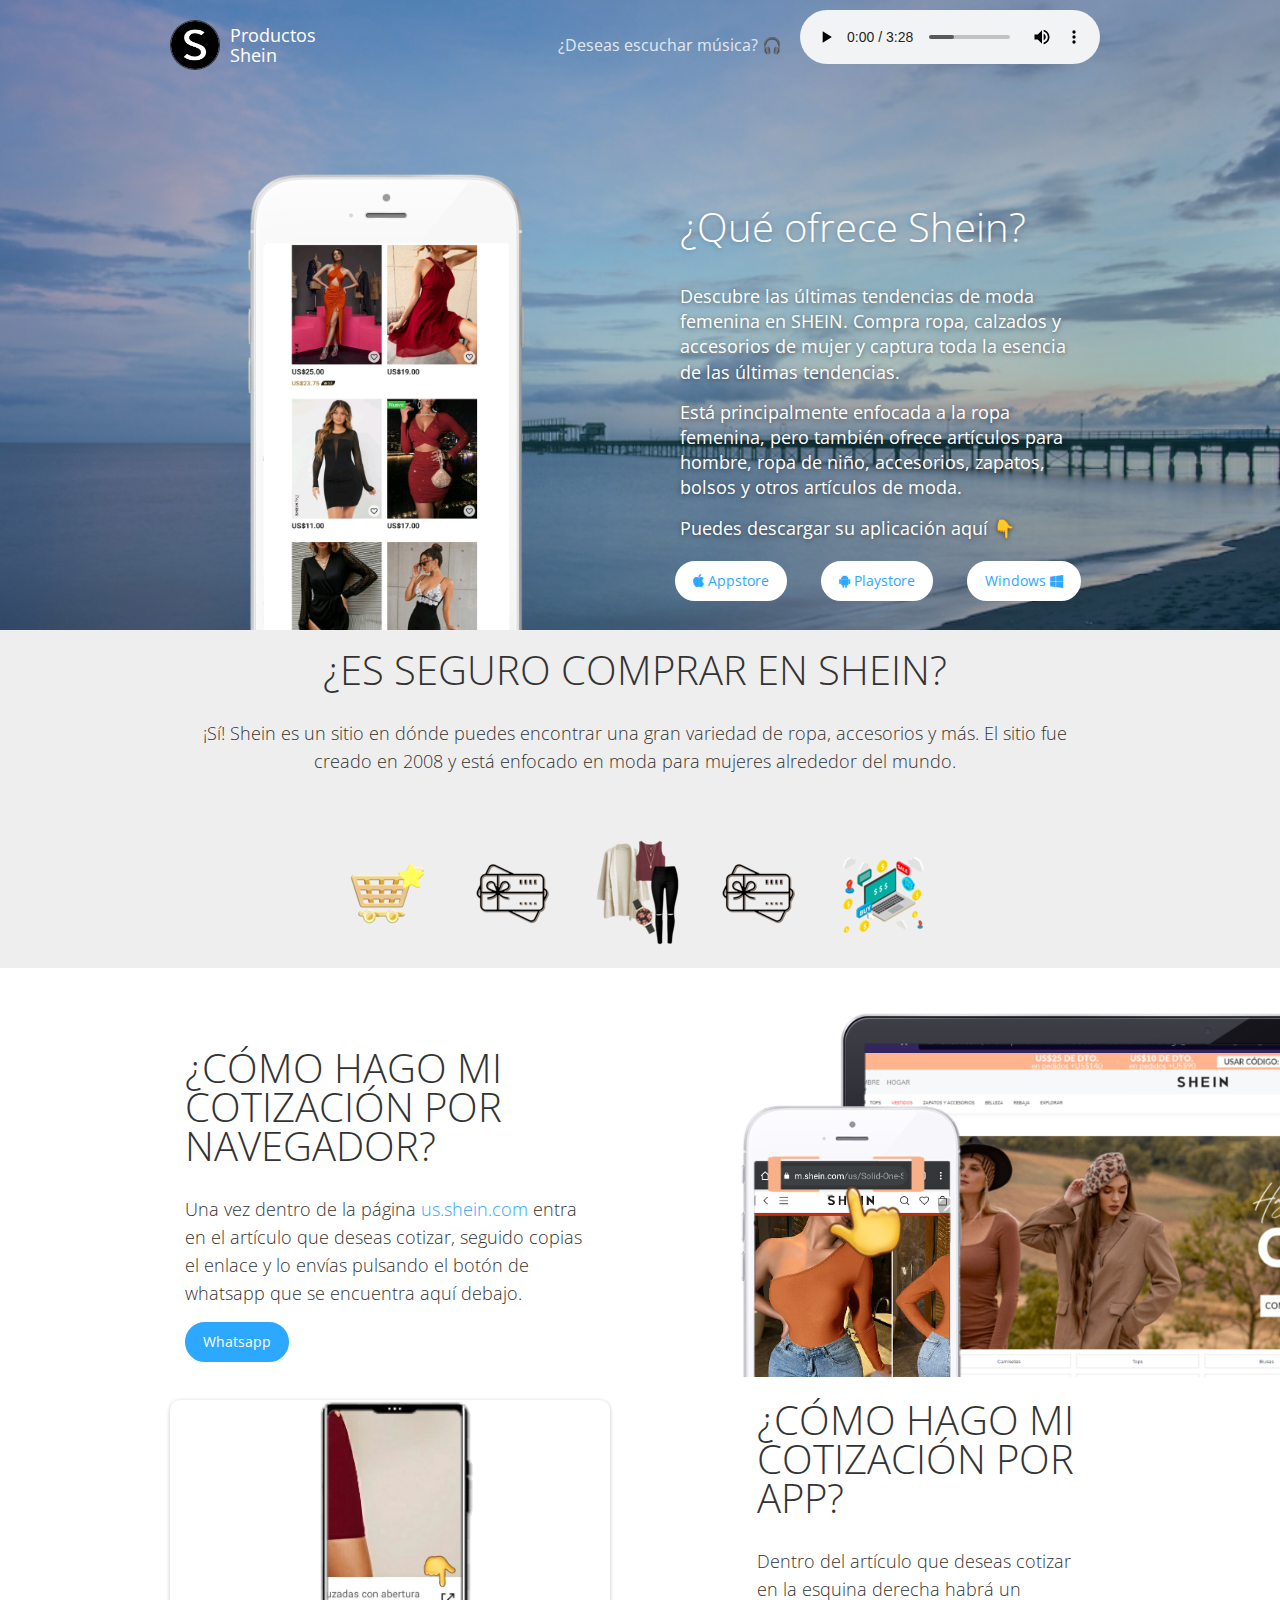
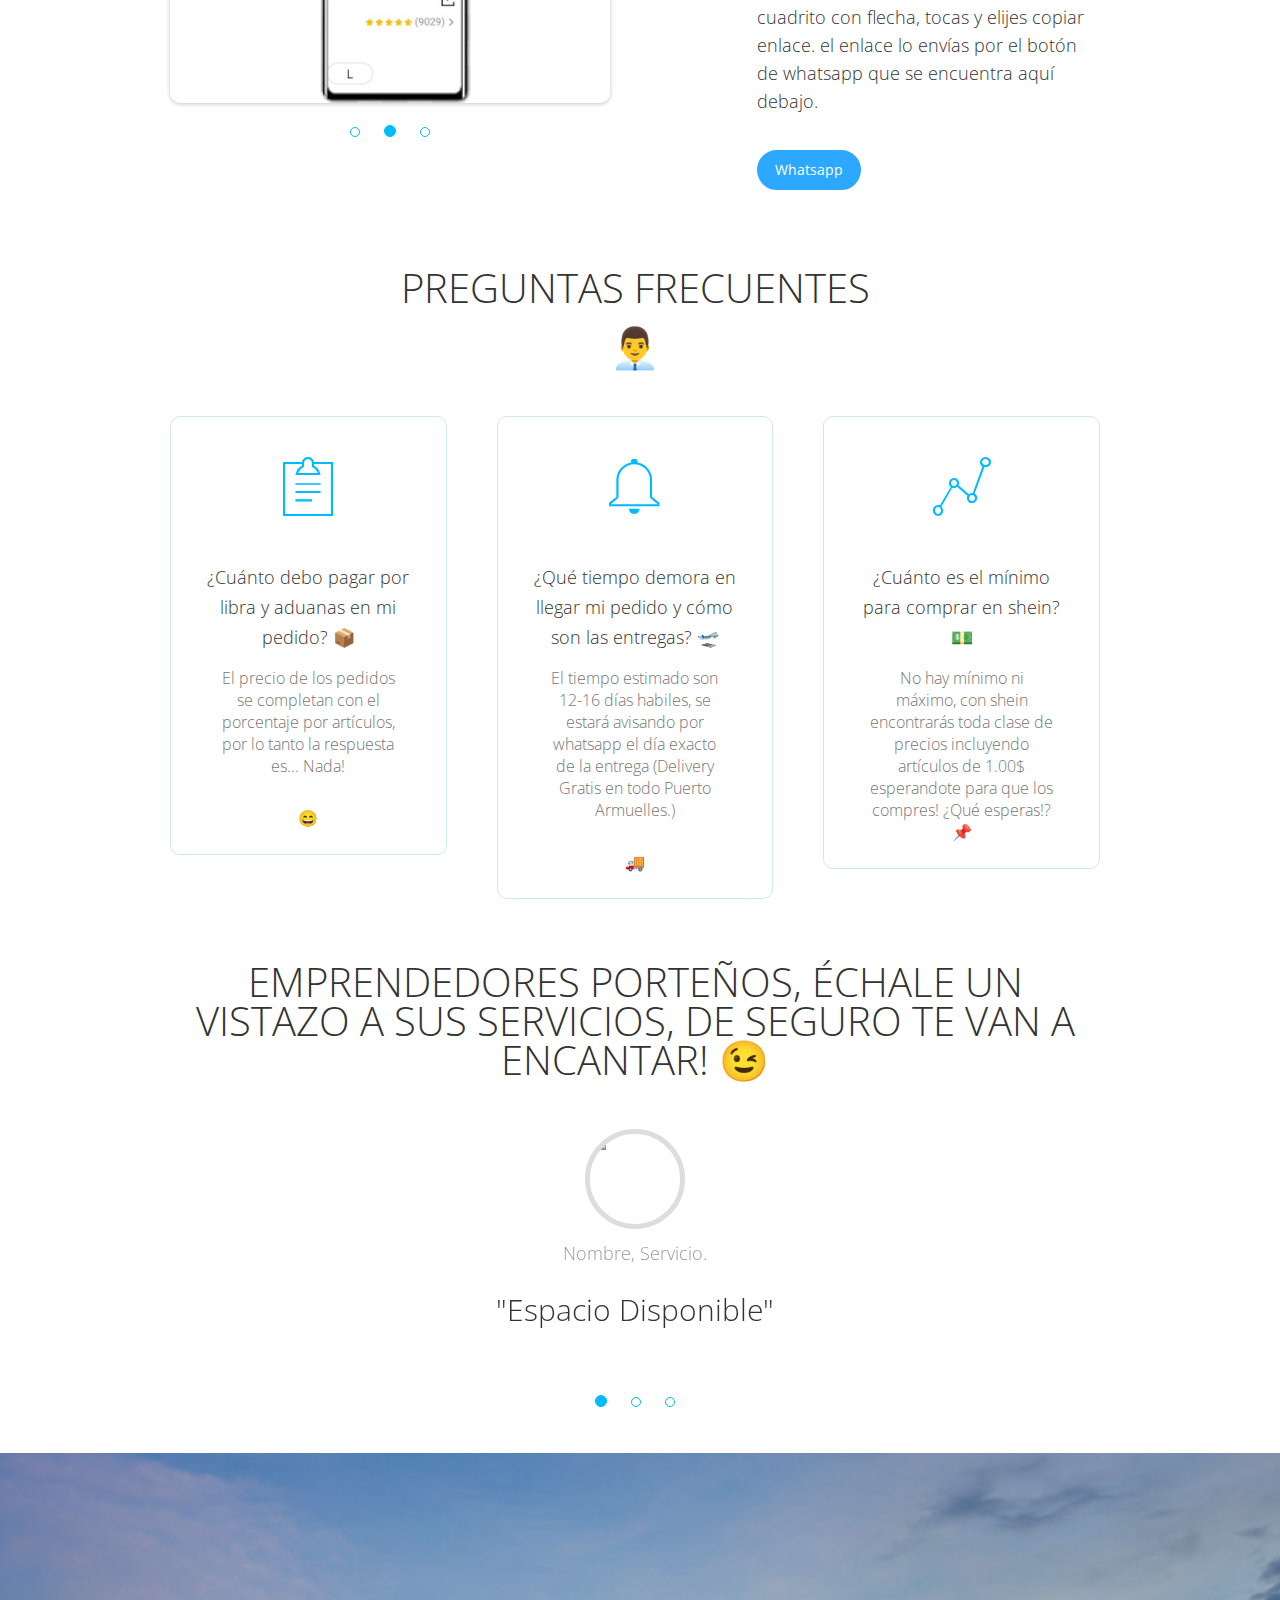
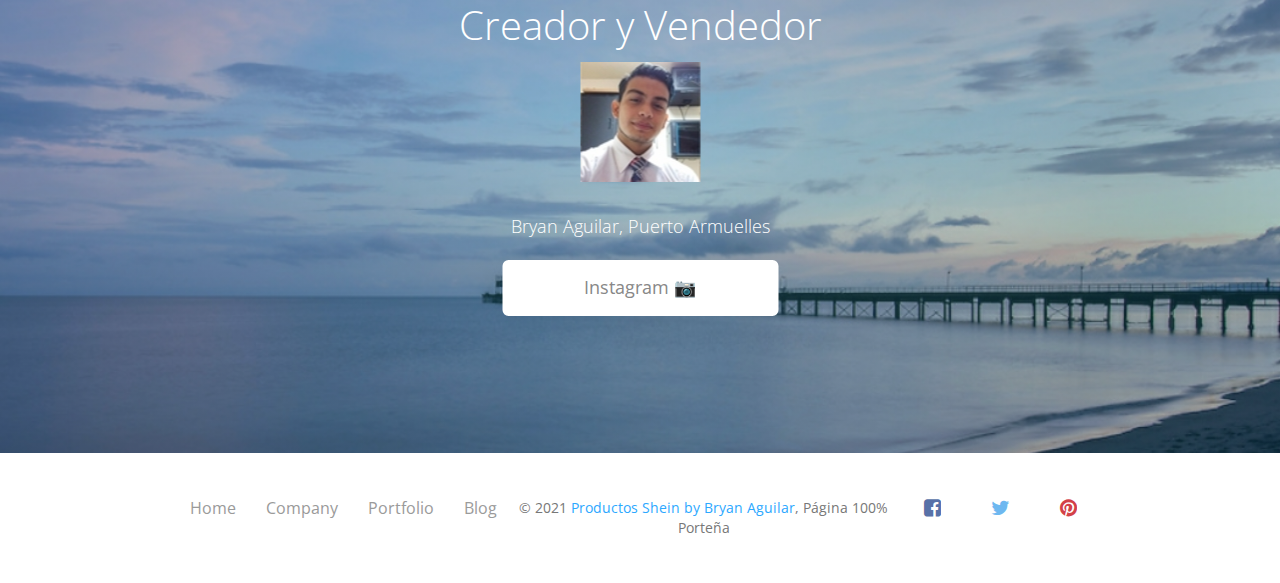
==== index.html @ 07b77dd9 "Update index.html" ====
<!doctype html>
<html lang="en">
    <head>
        <meta charset="utf-8" />
        <link rel="icon" type="image/png" href="assets/img/favicon.ico">
        <meta http-equiv="X-UA-Compatible" content="IE=edge,chrome=1" />
        <title>Ropa Shein Puerto Armuelles</title>
        <meta content='width=device-width, initial-scale=1.0, maximum-scale=1.0, user-scalable=0' name='viewport' />
        <meta name="viewport" content="width=device-width" />

        <link href="assets/css/bootstrap.css" rel="stylesheet" />
        <link href="assets/css/landing-page.css" rel="stylesheet"/>

        <!--     Fonts and icons     -->
        <link href="http://maxcdn.bootstrapcdn.com/font-awesome/4.2.0/css/font-awesome.min.css" rel="stylesheet">
        <link href='http://fonts.googleapis.com/css?family=Open+Sans:300italic,400,300' rel='stylesheet' type='text/css'>
        <link href="assets/css/pe-icon-7-stroke.css" rel="stylesheet" />

    </head>
    <body class="landing-page landing-page1">
        <nav class="navbar navbar-transparent navbar-top" role="navigation">
            <div class="container">
                <!-- Brand and toggle get grouped for better mobile display -->
                <div class="navbar-header">
                    <button id="menu-toggle" type="button" class="navbar-toggle" data-toggle="collapse" data-target="#example">
                    <span class="sr-only">Toggle navigation</span>
                    <span class="icon-bar bar1"></span>
                    <span class="icon-bar bar2"></span>
                    <span class="icon-bar bar3"></span>
                    </button>
                    <a href="https://us.shein.com">
                        <div class="logo-container">
                            <div class="logo">
                                <img src="assets/img/new_logo.png" alt="Productos Shein Logo">
                            </div>
                            <div class="brand">
                                Productos Shein
                            </div>
                        </div>
                    </a>
                </div>
                <!-- Collect the nav links, forms, and other content for toggling -->
                <div class="collapse navbar-collapse" id="example" >
                    <ul class="nav navbar-nav navbar-right">
                        <li>
                            <a>
                            <i class="Musica"></i>
                            ¿Deseas escuchar música? 🎧
                            </a>
                        </li>
                        <li>
                              <audio controls>
                                 <source src="assets/Musica/music.mp3" autoplay="true" type="audio/mpeg">  
                              </audio>
                        </li>
                    </ul>
                </div>
                <!-- /.navbar-collapse -->
            </div>
        </nav>
        <div class="wrapper">
            <div class="parallax filter-gradient blue" data-color="blue">
                <div class="parallax-background">
                    <img class="parallax-background-image" src="assets/img/template/bg3.jpg">
                </div>
                  <div class= "container">
                    <div class="row">
                        <div class="col-md-5 hidden-xs">
                            <div class="parallax-image">
                                <img class="phone" src="assets/img/template/iphone3.png" style="margin-top: 20px"/>
                            </div>
                        </div>
                        <div class="col-md-6 col-md-offset-1">
                            <div class="description">
                                <h2>¿Qué ofrece Shein?</h2>
                                <br>
                                <h5>Descubre las últimas tendencias de moda femenina en SHEIN. Compra ropa, calzados y accesorios de mujer y captura toda la esencia de las últimas tendencias.<h5> 
                                <h5>Está principalmente enfocada a la ropa femenina, pero también ofrece artículos para hombre, ropa de niño, accesorios, zapatos, bolsos y otros artículos de moda.</h5>
                                <h5>Puedes descargar su aplicación aquí 👇</h5>                                    
                              </div
                             <div class="buttons">
                                <button class="btn btn-fill btn-neutral">
                                <a href="https://apps.apple.com/us/app/shein-online-fashion/id878577184">
                                <i class="fa fa-apple"></i> Appstore
                                </button>
                                <button class="btn btn-fill btn-neutral">
                                <a href="https://play.google.com/store/apps/details?id=com.zzkko&hl=es_PA&gl=US">
                                <i class="fa fa-android"></i> Playstore
                                </button>
                                <button class="btn btn-fill btn-neutral">
                                <a href="https://us.shein.com"> Windows
                                <i class="fa fa-windows"></i>
                                </button>
                                  </a>
                            </div>
                        </div>
                    </div>
                </div>
            </div>
            <div class="section section-gray section-clients">
                <div class="container text-center">
                    <h4 class="header-text">¿Es seguro comprar en shein?</h4>
                    <p>
                        ¡Sí! Shein es un sitio en dónde puedes encontrar una gran variedad de ropa, accesorios y más. El sitio fue creado en 2008 y está enfocado en moda para mujeres alrededor del mundo.<br>
                    </p>
                    <div class="logos">
                        <ul class="list-unstyled">
                            <li ><img src="assets/img/logos/Carrito.png"/></li>
                            <li ><img src="assets/img/logos/tarjeta de regalo.png"/></li>
                            <li ><img src="assets/img/logos/ropa de mujer.png"/></i>
                            <li ><img src="assets/img/logos/tarjeta de regalo.png"/></li>
                            <li ><img src="assets/img/logos/tienda en pc.png"/></li>
                        </ul>
                    </div>
                </div>
            </div>
            <div class="section section-presentation">
                <div class="container">
                    <div class="row">
                        <div class="col-md-6">
                            <div class="description">
                                <h4 class="header-text">¿Cómo Hago Mi Cotización Por Navegador?</h4>
                                  <p>Una vez dentro de la página <a href="us.shein.com" target="_blank">us.shein.com</a> entra en el artículo que deseas cotizar, seguido copias el enlace y lo envías pulsando el botón de whatsapp que se encuentra aquí debajo. </p>
                                  <a href="https://api.whatsapp.com/send/?phone=%2B50761703124&text=Hola!+Me+Interesa+Cotizar+Este+Art%C3%ADculo+de+Shein:&app_absent=0" id="Demo3" class="btn btn-fill btn-info" data-button="info">Whatsapp</a>
                            </div>
                        </div>
                        <div class="col-md-5 col-md-offset-1 hidden-xs">
                            <img src="assets/img/template/mac.png"/>
                        </div>
                    </div>
                </div>
            </div>
            <div class="section section-demo">
                <div class="container">
                    <div class="row">
                        <div class="col-md-6">
                            <div id="description-carousel" class="carousel fade" data-ride="carousel">
                                <div class="carousel-inner">
                                    <div class="item">
                                        <img src="assets/img/template/examples/1.png" alt="">
                                    </div>
                                    <div class="item active">
                                        <img src="assets/img/template/examples/2.png" alt="">
                                    </div>
                                    <div class="item">
                                        <img src="assets/img/template/examples/3.png" alt="">
                                    </div>
                                </div>
                                <ol class="carousel-indicators carousel-indicators-blue">
                                    <li data-target="#description-carousel" data-slide-to="0" class=""></li>
                                    <li data-target="#description-carousel" data-slide-to="1" class="active"></li>
                                    <li data-target="#description-carousel" data-slide-to="2" class=""></li>
                                </ol>
                            </div>
                        </div>
                        <div class="col-md-5 col-md-offset-1">                            
                            <h5 class="header-text">¿Cómo Hago Mi Cotización Por APP?</h5>
                            <p>
                                <p>Dentro del artículo que deseas cotizar en la esquina derecha habrá un cuadrito con flecha, tocas y elijes copiar enlace. el enlace lo envías por el botón de whatsapp que se encuentra aquí debajo.
                                </p>
                            <a href="https://api.whatsapp.com/send/?phone=%2B50761703124&text=Hola!+Me+Interesa+Cotizar+Este+Art%C3%ADculo+de+Shein:&app_absent=0" id="Demo3" class="btn btn-fill btn-info" data-button="info">Whatsapp</a>
                        </div>
                    </div>
                </div>
            </div>
            <div class="section section-features">
                <div class="container">
                    <h4 class="header-text text-center">Preguntas Frecuentes</h4>
                    <h4 class="header-text text-center">👨‍💼</h4>
                    <div class="row">
                        <div class="col-md-4">
                            <div class="card card-blue">
                                <div class="icon">
                                    <i class="pe-7s-note2"></i>
                                </div>
                                <div class="text">
                                    <h4>¿Cuánto debo pagar por libra y aduanas en mi pedido? 📦</h4>
                                    <p>El precio de los pedidos se completan con el porcentaje por artículos, por lo tanto la respuesta es... Nada!</p>
                                    <p>😄</p>
                                </div>
                            </div>
                        </div>
                        <div class="col-md-4">
                            <div class="card card-blue">
                                <div class="icon">
                                    <i class="pe-7s-bell"></i>
                                </div>
                                <h4>¿Qué tiempo demora en llegar mi pedido y cómo son las entregas? 🛫</h4>
                                <p>El tiempo estimado son 12-16 días habiles, se estará avisando por whatsapp el día exacto de la entrega (Delivery Gratis en todo Puerto Armuelles.)</p>
                                <p>🚚</p>
                            </div>
                        </div>
                        <div class="col-md-4">
                            <div class="card card-blue">
                                <div class="icon">
                                    <i class="pe-7s-graph1"></i>
                                </div>
                                <h4>¿Cuánto es el mínimo para comprar en shein? 💵</h4>
                                <p>No hay mínimo ni máximo, con shein encontrarás toda clase de precios incluyendo artículos de 1.00$ esperandote para que los compres! ¿Qué esperas!? 📌</p>
                            </div>
                        </div>
                    </div>
                </div>
            </div>
            <div class="section section-testimonial">
                <div class="container">
                    <h4 class="header-text text-center">Emprendedores porteños, Échale un vistazo a sus servicios, de seguro te van a encantar! 😉</h4>
                    <div id="carousel-example-generic" class="carousel fade" data-ride="carousel">
                        <!-- Wrapper for slides -->
                        <div class="carousel-inner" role="listbox">
                            <div class="item">
                              <a href="https://www.instagram.com/mdanays_30/">
                                <div class="mask">
                                    <img src="assets/img/faces/face-4.jpg">
                                </div>
                              </a>
                                <div class="carousel-testimonial-caption">
                                    <p>Melis Rodríguez, Venta de postres fríos & galletas</p>
                                    <h3>📍|Puerto Armuelles"</h3>
                                </div>
                            </div>
                            <div class="item active">
                                <div class="mask">
                                    <img src="assets/img/faces/3.jpg">
                                </div>
                                <div class="carousel-testimonial-caption">
                                    <p>Nombre, Servicio.</p>
                                    <h3>"Espacio Disponible"</h3>
                                </div>
                            </div>
                            <div class="item">
                                <div class="mask">
                                    <img src="assets/img/faces/2.jpg">
                                </div>
                                <div class="carousel-testimonial-caption">
                                    <p>Nombre, Servicio</p>
                                    <h3>"Espacio Disponible"</h3>
                                </div>
                            </div>
                        </div>
                        <ol class="carousel-indicators carousel-indicators-blue">
                            <li data-target="#carousel-example-generic" data-slide-to="0" class="active"></li>
                            <li data-target="#carousel-example-generic" data-slide-to="1"></li>
                            <li data-target="#carousel-example-generic" data-slide-to="2"></li>
                        </ol>
                    </div>
                </div>
            </div>
            <div class="section section-no-padding">
                <div class="parallax filter-gradient blue" data-color="blue">
                    <div class="parallax-background">
                        <img class ="parallax-background-image" src="assets/img/template/bg3.jpg"/>
                    </div>
                    <div class="info">
                        <h1>Creador y Vendedor</h1>
                            <div class="item active">
                                <div class="mask">
                                    <img src="assets/img/faces/yo.jpg">
                                </div>
                                <div class="carousel-testimonial-caption">
                                    <p>Bryan Aguilar, Puerto Armuelles</p>
                                </div>
                            </div>
                        <a href="https://www.instagram.com/elbrayan_507/" class="btn btn-neutral btn-lg btn-fill">Instagram 📷</a>
                    </div>
                </div>
            </div>
            <footer class="footer">
                <div class="container">
                    <nav class="pull-left">
                        <ul>
                            <li>
                                <a href="#">
                                Home
                                </a>
                            </li>
                            <li>
                                <a href="#">
                                Company
                                </a>
                            </li>
                            <li>
                                <a href="#">
                                Portfolio
                                </a>
                            </li>
                            <li>
                                <a href="#">
                                Blog
                                </a>
                            </li>
                        </ul>
                    </nav>
                    <div class="social-area pull-right">
                        <a class="btn btn-social btn-facebook btn-simple">
                        <i class="fa fa-facebook-square"></i>
                        </a>
                        <a class="btn btn-social btn-twitter btn-simple">
                        <i class="fa fa-twitter"></i>
                        </a>
                        <a class="btn btn-social btn-pinterest btn-simple">
                        <i class="fa fa-pinterest"></i>
                        </a>
                    </div>
                    <div class="copyright">
                        &copy; 2021 <a href="https://www.instagram.com/elbrayan_507/">Productos Shein by Bryan Aguilar</a>, Página 100% Porteña
                    </div>
                </div>
            </footer>
        </div>

    </body>
    <script src="assets/js/jquery-1.10.2.js" type="text/javascript"></script>
    <script src="assets/js/jquery-ui-1.10.4.custom.min.js" type="text/javascript"></script>
    <script src="assets/js/bootstrap.js" type="text/javascript"></script>
    <script src="assets/js/awesome-landing-page.js" type="text/javascript"></script>
</html>
---- assets/css/landing-page.css ----
/*!

 =========================================================
 * Awesome Landing Page - v1.2.2
 =========================================================
 
 * Product Page: https://www.creative-tim.com/product/awesome-landing-page
 * Copyright 2017 Creative Tim (http://www.creative-tim.com)
 * Licensed under MIT (https://github.com/creativetimofficial/awesome-landing-page/blob/master/LICENSE.md)
 
 =========================================================
 
 * The above copyright notice and this permission notice shall be included in all copies or substantial portions of the Software.
 */

/*           Font Smoothing      */
h1, .h1, h2, .h2, h3, .h3, h4, .h4, h5, .h5, h6, .h6, p, .navbar, .brand, .btn-simple, a, .td-name, td {
  -moz-osx-font-smoothing: grayscale;
  -webkit-font-smoothing: antialiased;
  font-family: "Helvetica Neue","Open Sans",Arial,sans-serif;
}

h1, .h1, h2, .h2, h3, .h3, h4, .h4 {
  font-weight: 400;
  margin: 0 15px 15px;
}

h1, .h1 {
  font-size: 52px;
}

h2, .h2 {
  font-size: 36px;
}

h3, .h3 {
  font-size: 28px;
  margin: 20px 0 40px;
}

h4, .h4 {
  font-size: 22px;
  line-height: 30px;
}

h5, .h5 {
  font-size: 18px;
  margin-bottom: 15px;
}

h6, .h6 {
  font-size: 14px;
  font-weight: 600;
  text-transform: uppercase;
}

p {
  font-size: 16px;
  line-height: 1.5;
}

/*     General overwrite     */
body {
  font-family: "Helvetica Neue","Open Sans",Arial,sans-serif;
}

a {
  color: #2ca8ff;
}
a:hover, a:focus {
  color: #109cff;
  text-decoration: none;
}

a:focus, a:active {
  outline: 0;
}

.navbar {
  -webkit-transition: all 300ms linear;
  -moz-transition: all 300ms linear;
  -o-transition: all 300ms linear;
  -ms-transition: all 300ms linear;
  transition: all 300ms linear;
}

.btn-hover, i {
  -webkit-transition: all 150ms linear;
  -moz-transition: all 150ms linear;
  -o-transition: all 150ms linear;
  -ms-transition: all 150ms linear;
  transition: all 150ms linear;
}

.fa {
  width: 18px;
  text-align: center;
}

.btn {
  border-width: 2px;
  background-color: transparent;
  font-weight: 400;
  opacity: 0.8;
  filter: alpha(opacity=80);
  padding: 8px 16px;
  border-color: #888888;
  color: #888888;
}
.btn:hover, .btn:focus, .btn:active, .btn.active, .open > .btn.dropdown-toggle {
  background-color: transparent;
  color: #777777;
  border-color: #777777;
}
.btn:disabled, .btn[disabled], .btn.disabled {
  background-color: transparent;
  border-color: #888888;
}
.btn.btn-fill {
  color: white;
  background-color: #888888;
  opacity: 1;
  filter: alpha(opacity=100);
}
.btn.btn-fill:hover, .btn.btn-fill:focus, .btn.btn-fill:active, .btn.btn-fill.active, .open > .btn.btn-fill.dropdown-toggle {
  background-color: #777777;
  color: white;
}
.btn.btn-fill .caret {
  border-top-color: white;
}
.btn .caret {
  border-top-color: #888888;
}
.btn:hover, .btn:focus {
  opacity: 1;
  filter: alpha(opacity=100);
  outline: 0 !important;
}
.btn:active, .btn.active, .open > .btn.dropdown-toggle {
  -webkit-box-shadow: none;
  box-shadow: none;
  outline: 0 !important;
}
.btn.btn-icon {
  padding: 8px;
}

.btn-primary {
  border-color: #3472f7;
  color: #3472f7;
}
.btn-primary:hover, .btn-primary:focus, .btn-primary:active, .btn-primary.active, .open > .btn-primary.dropdown-toggle {
  background-color: transparent;
  color: #1d62f0;
  border-color: #1d62f0;
}
.btn-primary:disabled, .btn-primary[disabled], .btn-primary.disabled {
  background-color: transparent;
  border-color: #3472f7;
}
.btn-primary.btn-fill {
  color: white;
  background-color: #3472f7;
  opacity: 1;
  filter: alpha(opacity=100);
}
.btn-primary.btn-fill:hover, .btn-primary.btn-fill:focus, .btn-primary.btn-fill:active, .btn-primary.btn-fill.active, .open > .btn-primary.btn-fill.dropdown-toggle {
  background-color: #1d62f0;
  color: white;
}
.btn-primary.btn-fill .caret {
  border-top-color: white;
}
.btn-primary .caret {
  border-top-color: #3472f7;
}

.btn-success {
  border-color: #3ABE41;
  color: #3ABE41;
}
.btn-success:hover, .btn-success:focus, .btn-success:active, .btn-success.active, .open > .btn-success.dropdown-toggle {
  background-color: transparent;
  color: #3ABE41;
  border-color: #34aa3a;
}
.btn-success:disabled, .btn-success[disabled], .btn-success.disabled {
  background-color: transparent;
  border-color: #3ABE41;
}
.btn-success.btn-fill {
  color: white;
  background-color: #3ABE41;
  opacity: 1;
  filter: alpha(opacity=100);
}
.btn-success.btn-fill:hover, .btn-success.btn-fill:focus, .btn-success.btn-fill:active, .btn-success.btn-fill.active, .open > .btn-success.btn-fill.dropdown-toggle {
  background-color: #34aa3a;
  color: white;
}
.btn-success.btn-fill .caret {
  border-top-color: white;
}
.btn-success .caret {
  border-top-color: #3ABE41;
}

.btn-info {
  border-color: #2ca8ff;
  color: #2ca8ff;
}
.btn-info:hover, .btn-info:focus, .btn-info:active, .btn-info.active, .open > .btn-info.dropdown-toggle {
  background-color: transparent;
  color: #109cff;
  border-color: #109cff;
}
.btn-info:disabled, .btn-info[disabled], .btn-info.disabled {
  background-color: transparent;
  border-color: #2ca8ff;
}
.btn-info.btn-fill {
  color: white;
  background-color: #2ca8ff;
  opacity: 1;
  filter: alpha(opacity=100);
}
.btn-info.btn-fill:hover, .btn-info.btn-fill:focus, .btn-info.btn-fill:active, .btn-info.btn-fill.active, .open > .btn-info.btn-fill.dropdown-toggle {
  background-color: #109cff;
  color: white;
}
.btn-info.btn-fill .caret {
  border-top-color: white;
}
.btn-info .caret {
  border-top-color: #2ca8ff;
}

.btn-warning {
  border-color: #FFA17F;
  color: #FFA17F;
}
.btn-warning:hover, .btn-warning:focus, .btn-warning:active, .btn-warning.active, .open > .btn-warning.dropdown-toggle {
  background-color: transparent;
  color: #ff967f;
  border-color: #ff967f;
}
.btn-warning:disabled, .btn-warning[disabled], .btn-warning.disabled {
  background-color: transparent;
  border-color: #ff9500;
}
.btn-warning.btn-fill {
  color: white;
  background-color: #FFA17F;
  opacity: 1;
  filter: alpha(opacity=100);
}
.btn-warning.btn-fill:hover, .btn-warning.btn-fill:focus, .btn-warning.btn-fill:active, .btn-warning.btn-fill.active, .open > .btn-warning.btn-fill.dropdown-toggle {
  background-color: #ff967f;
  color: white;
}
.btn-warning.btn-fill .caret {
  border-top-color: white;
}
.btn-warning .caret {
  border-top-color: #ff9500;
}

.btn-danger {
  border-color: #E01724;
  color: #E01724;
}
.btn-danger:hover, .btn-danger:focus, .btn-danger:active, .btn-danger.active, .open > .btn-danger.dropdown-toggle {
  background-color: transparent;
  color: #C91420;
  border-color: #C91420;
}
.btn-danger:disabled, .btn-danger[disabled], .btn-danger.disabled {
  background-color: transparent;
  border-color: #E01724;
}
.btn-danger.btn-fill {
  color: white;
  background-color: #E01724;
  opacity: 1;
  filter: alpha(opacity=100);
}
.btn-danger.btn-fill:hover, .btn-danger.btn-fill:focus, .btn-danger.btn-fill:active, .btn-danger.btn-fill.active, .open > .btn-danger.btn-fill.dropdown-toggle {
  background-color: #C91420;
  color: white;
}
.btn-danger.btn-fill .caret {
  border-top-color: white;
}
.btn-danger .caret {
  border-top-color: #E01724;
}

.btn-neutral {
  border-color: white;
  color: white;
}
.btn-neutral:hover, .btn-neutral:focus, .btn-neutral:active, .btn-neutral.active, .open > .btn-neutral.dropdown-toggle {
  background-color: transparent;
  color: white;
  border-color: white;
}
.btn-neutral:disabled, .btn-neutral[disabled], .btn-neutral.disabled {
  background-color: transparent;
  border-color: white;
}
.btn-neutral.btn-fill {
  color: white;
  background-color: white;
  opacity: 1;
  filter: alpha(opacity=100);
}
.btn-neutral.btn-fill:hover, .btn-neutral.btn-fill:focus, .btn-neutral.btn-fill:active, .btn-neutral.btn-fill.active, .open > .btn-neutral.btn-fill.dropdown-toggle {
  background-color: white;
  color: white;
}
.btn-neutral.btn-fill .caret {
  border-top-color: white;
}
.btn-neutral .caret {
  border-top-color: white;
}
.btn-neutral:active, .btn-neutral.active, .open > .btn-neutral.dropdown-toggle {
  background-color: white;
  color: #888888;
}
.btn-neutral.btn-fill, .btn-neutral.btn-fill:hover, .btn-neutral.btn-fill:focus {
  color: #888888;
}
.btn-neutral.btn-simple:active, .btn-neutral.btn-simple.active {
  background-color: transparent;
}

.btn:disabled, .btn[disabled], .btn.disabled {
  opacity: 0.5;
  filter: alpha(opacity=50);
}

.btn-round {
  border-width: 1px;
  border-radius: 30px !important;
  padding: 9px 18px;
}
.btn-round.btn-icon {
  padding: 9px;
}

.btn-simple {
  border: 0;
  font-size: 16px;
  padding: 8px 16px;
}
.btn-simple.btn-icon {
  padding: 8px;
}

.btn-lg {
  font-size: 18px;
  border-radius: 6px;
  padding: 14px 30px;
  font-weight: 400;
}
.btn-lg.btn-round {
  padding: 15px 30px;
}
.btn-lg.btn-simple {
  padding: 16px 30px;
}

.btn-sm {
  font-size: 12px;
  border-radius: 3px;
  padding: 5px 10px;
}
.btn-sm.btn-round {
  padding: 6px 10px;
}
.btn-sm.btn-simple {
  padding: 7px 10px;
}

.btn-xs {
  font-size: 12px;
  border-radius: 3px;
  padding: 1px 5px;
}
.btn-xs.btn-round {
  padding: 2px 5px;
}
.btn-xs.btn-simple {
  padding: 3px 5px;
}

.btn-wd {
  min-width: 140px;
}

.btn-group.select {
  width: 100%;
}

.btn-group.select .btn {
  text-align: left;
}

.btn-group.select .caret {
  position: absolute;
  top: 50%;
  margin-top: -1px;
  right: 8px;
}

.section {
  padding: 0px 0;
  position: relative;
  background-color: #FFFFFF;
}

.section-gray {
  background-color: #EEEEEE;
}

.section-white {
  background-color: #FFFFFF;
}

.navbar {
  border: 0;
  font-size: 16px;
}
.navbar .navbar-brand {
  font-weight: 600;
  margin: 5px 0px;
  padding: 20px 15px;
  font-size: 20px;
}
.navbar .navbar-nav > li > a {
  padding: 10px 15px;
  margin: 15px 3px;
}
.navbar .navbar-nav > li > a.btn {
  margin: 15px 3px;
  padding: 8px 16px;
}
.navbar .navbar-nav > li > a.btn-round {
  margin: 16px 3px;
}
.navbar .navbar-nav > li > a [class^="fa"] {
  font-size: 19px;
  position: relative;
  top: 1px;
}
.navbar .btn {
  margin: 15px 3px;
  font-size: 14px;
}
.navbar .btn-simple {
  font-size: 16px;
}

.navbar-transparent .navbar-brand, [class*="navbar-ct"] .navbar-brand {
  color: white;
  opacity: 0.9;
  filter: alpha(opacity=90);
}
.navbar-transparent .navbar-brand:focus, .navbar-transparent .navbar-brand:hover, [class*="navbar-ct"] .navbar-brand:focus, [class*="navbar-ct"] .navbar-brand:hover {
  background-color: transparent;
  opacity: 1;
  filter: alpha(opacity=100);
}
.navbar-transparent .navbar-nav > li > a, [class*="navbar-ct"] .navbar-nav > li > a {
  color: white;
  border-color: white;
  opacity: 0.8;
  filter: alpha(opacity=80);
}
.navbar-transparent .navbar-nav > .active > a,
.navbar-transparent .navbar-nav > .active > a:hover,
.navbar-transparent .navbar-nav > .active > a:focus,
.navbar-transparent .navbar-nav > li > a:hover,
.navbar-transparent .navbar-nav > li > a:focus, [class*="navbar-ct"] .navbar-nav > .active > a,
[class*="navbar-ct"] .navbar-nav > .active > a:hover,
[class*="navbar-ct"] .navbar-nav > .active > a:focus,
[class*="navbar-ct"] .navbar-nav > li > a:hover,
[class*="navbar-ct"] .navbar-nav > li > a:focus {
  background-color: transparent;
  border-radius: 3px;
  color: white;
  opacity: 1;
  filter: alpha(opacity=100);
}
.navbar-transparent .navbar-nav > .dropdown > a .caret,
.navbar-transparent .navbar-nav > .dropdown > a:hover .caret,
.navbar-transparent .navbar-nav > .dropdown > a:focus .caret, [class*="navbar-ct"] .navbar-nav > .dropdown > a .caret,
[class*="navbar-ct"] .navbar-nav > .dropdown > a:hover .caret,
[class*="navbar-ct"] .navbar-nav > .dropdown > a:focus .caret {
  border-bottom-color: white;
  border-top-color: white;
}
.navbar-transparent .navbar-nav > .open > a,
.navbar-transparent .navbar-nav > .open > a:hover,
.navbar-transparent .navbar-nav > .open > a:focus, [class*="navbar-ct"] .navbar-nav > .open > a,
[class*="navbar-ct"] .navbar-nav > .open > a:hover,
[class*="navbar-ct"] .navbar-nav > .open > a:focus {
  background-color: transparent;
  color: white;
  opacity: 1;
  filter: alpha(opacity=100);
}
.navbar-transparent .btn-default, [class*="navbar-ct"] .btn-default {
  color: white;
  border-color: white;
}
.navbar-transparent .btn-default.btn-fill, [class*="navbar-ct"] .btn-default.btn-fill {
  color: #9a9a9a;
  background-color: white;
  opacity: 0.9;
  filter: alpha(opacity=90);
}
.navbar-transparent .btn-default.btn-fill:hover,
.navbar-transparent .btn-default.btn-fill:focus,
.navbar-transparent .btn-default.btn-fill:active,
.navbar-transparent .btn-default.btn-fill.active,
.navbar-transparent .open .dropdown-toggle.btn-fill.btn-default, [class*="navbar-ct"] .btn-default.btn-fill:hover,
[class*="navbar-ct"] .btn-default.btn-fill:focus,
[class*="navbar-ct"] .btn-default.btn-fill:active,
[class*="navbar-ct"] .btn-default.btn-fill.active,
[class*="navbar-ct"] .open .dropdown-toggle.btn-fill.btn-default {
  border-color: white;
  opacity: 1;
  filter: alpha(opacity=100);
}

.navbar-transparent .dropdown-menu .divider {
  background-color: rgba(255, 255, 255, 0.2);
}

.footer {
  background-color: white;
  line-height: 20px;
}
.footer nav > ul {
  list-style: none;
  margin: 0;
  padding: 0;
  font-weight: normal;
}
.footer nav > ul a:not(.btn) {
  color: #9a9a9a;
  display: block;
  margin-bottom: 3px;
}
.footer nav > ul a:not(.btn):hover, .footer nav > ul a:not(.btn):focus {
  color: #777777;
}
.footer .social-area {
  padding: 15px 0;
}
.footer .social-area h5 {
  padding-bottom: 15px;
}
.footer .social-area > a:not(.btn) {
  color: #9a9a9a;
  display: inline-block;
  vertical-align: top;
  padding: 10px 5px;
  font-size: 20px;
  font-weight: normal;
  line-height: 20px;
  text-align: center;
}
.footer .social-area > a:not(.btn):hover, .footer .social-area > a:not(.btn):focus {
  color: #777777;
}
.footer .copyright {
  color: #777777;
  padding: 10px 15px;
  margin: 15px 3px;
  line-height: 20px;
  text-align: center;
}
.footer hr {
  border-color: #dddddd;
}
.footer .title {
  color: #777777;
}

.footer:not(.footer-big) nav > ul {
  font-size: 16px;
}
.footer:not(.footer-big) nav > ul li {
  margin-left: 20px;
  float: left;
}
.footer:not(.footer-big) nav > ul a {
  padding: 10px 0px;
  margin: 15px 10px 15px 0px;
}

.footer-default {
  background-color: whitesmoke;
}

.btn-social {
  opacity: 0.85;
  padding: 8px 9px;
}
.btn-social .fa {
  font-size: 18px;
  vertical-align: middle;
  display: inline-block;
}
.btn-social.btn-simple {
  padding: 9px 5px;
  font-size: 16px;
}
.btn-social.btn-simple .fa {
  font-size: 20px;
  position: relative;
  top: -2px;
  width: 24px;
}

.btn-facebook {
  border-color: #3b5998;
  color: #3b5998;
}
.btn-facebook:hover, .btn-facebook:focus, .btn-facebook:active, .btn-facebook.active, .open > .btn-facebook.dropdown-toggle {
  background-color: transparent;
  color: #3b5998;
  border-color: #3b5998;
  opacity: 1;
}
.btn-facebook:disabled, .btn-facebook[disabled], .btn-facebook.disabled {
  background-color: transparent;
  border-color: #3b5998;
}
.btn-facebook.btn-fill {
  color: white;
  background-color: #3b5998;
  opacity: 0.9;
}
.btn-facebook.btn-fill:hover, .btn-facebook.btn-fill:focus, .btn-facebook.btn-fill:active, .btn-facebook.btn-fill.active, .open > .btn-facebook.btn-fill.dropdown-toggle {
  background-color: #3b5998;
  color: white;
  opacity: 1;
}

.btn-twitter {
  border-color: #55acee;
  color: #55acee;
}
.btn-twitter:hover, .btn-twitter:focus, .btn-twitter:active, .btn-twitter.active, .open > .btn-twitter.dropdown-toggle {
  background-color: transparent;
  color: #55acee;
  border-color: #55acee;
  opacity: 1;
}
.btn-twitter:disabled, .btn-twitter[disabled], .btn-twitter.disabled {
  background-color: transparent;
  border-color: #55acee;
}
.btn-twitter.btn-fill {
  color: white;
  background-color: #55acee;
  opacity: 0.9;
}
.btn-twitter.btn-fill:hover, .btn-twitter.btn-fill:focus, .btn-twitter.btn-fill:active, .btn-twitter.btn-fill.active, .open > .btn-twitter.btn-fill.dropdown-toggle {
  background-color: #55acee;
  color: white;
  opacity: 1;
}

.btn-pinterest {
  border-color: #cc2127;
  color: #cc2127;
}
.btn-pinterest:hover, .btn-pinterest:focus, .btn-pinterest:active, .btn-pinterest.active, .open > .btn-pinterest.dropdown-toggle {
  background-color: transparent;
  color: #cc2127;
  border-color: #cc2127;
  opacity: 1;
}
.btn-pinterest:disabled, .btn-pinterest[disabled], .btn-pinterest.disabled {
  background-color: transparent;
  border-color: #cc2127;
}
.btn-pinterest.btn-fill {
  color: white;
  background-color: #cc2127;
  opacity: 0.9;
}
.btn-pinterest.btn-fill:hover, .btn-pinterest.btn-fill:focus, .btn-pinterest.btn-fill:active, .btn-pinterest.btn-fill.active, .open > .btn-pinterest.btn-fill.dropdown-toggle {
  background-color: #cc2127;
  color: white;
  opacity: 1;
}
.border-top{
  border-top: 1px solid #e2e2e2;
}

.parallax .parallax-image  {
  width: 100%;
  position: relative;
  height: 100%;
 
}

.parallax .parallax-image.second-image{
  position: absolute;
  right: -200px;
  top: 0;
}

.landing-page ol{
  font-weight: 300;
}

.landing-page .section p{
  margin-top: 30px;
  line-height: 28px;
  font-size: 18px;
  font-weight: 200;
}
.landing-page .section-description h5 {
  margin-top: 40px;
}
.landing-page .img-container {
  border-radius: 10px;
  overflow: hidden;
}
.landing-page .img-container img {
  width: 100%;
}
.landing-page .section-testimonials .carousel-control {
  left: -70px;
}
.landing-page .section-testimonials .carousel-control .fa {
  top: 40%;
}
.landing-page .section-testimonials .carousel-control.right {
  right: -40px;
  left: auto;
}
.landing-page .section-clients {
  padding: 20px 0;
}
.landing-page .section-clients .info .icon {
  background: transparent;
}
.landing-page .section-clients .icon i {
  color: #AAAAAA;
}
.landing-page .section-clients h3 {
  margin-top: 10px;
}
.landing-page .social-line {
  border-bottom: 1px solid #dddddd;
}
.landing-page .carousel-indicators {
  bottom: -50px;
}
.landing-page .carousel-indicators li {
  margin: 1px 10px;
  border-color: #888888;
}
.landing-page .carousel-indicators .active{
  background-color: #888888;
}
.landing-page .carousel-indicators.carousel-indicators-blue li {
  border-color: #00bbff;
}
.landing-page .carousel-indicators.carousel-indicators-blue .active {
  background-color: #00bbff;
}
.landing-page .carousel-indicators.carousel-indicators-green li {
  border-color: #3ABE41;
}
.landing-page .carousel-indicators.carousel-indicators-green .active {
  background-color: #3ABE41;
}
.landing-page .carousel-indicators.carousel-indicators-orange li {
  border-color: #FFA17F;
}
.landing-page .carousel-indicators.carousel-indicators-orange .active {
  background-color: #FFA17F;
}
.landing-page .carousel-indicators.carousel-indicators-red li {
  border-color: #E01724;
}
.landing-page .carousel-indicators.carousel-indicators-red .active {
  background-color: #E01724;
}
.landing-page .carousel-inner > .item > img,
.landing-page .carousel-inner > .item > a > img {
  display: block;
  margin: 0 auto;
  height: auto;
  border-radius: 10px;
  width: 100%;
}
.landing-page .carousel.fade {
  opacity: 1;
}
.landing-page .carousel.fade .item {
  -moz-transition: opacity ease-in-out .7s;
  -o-transition: opacity ease-in-out .7s;
  -webkit-transition: opacity ease-in-out .7s;
  transition: opacity ease-in-out .7s;
  left: 0 !important;
  opacity: 0;
  top: 0;
  position: absolute;
  width: 100%;
  display: block !important;
  z-index: 1;
}
.landing-page .carousel.fade .item:first-child {
  top: auto;
  position: relative;
}
.landing-page .carousel.fade .item.active {
  opacity: 1;
  -moz-transition: opacity ease-in-out .7s;
  -o-transition: opacity ease-in-out .7s;
  -webkit-transition: opacity ease-in-out .7s;
  transition: opacity ease-in-out .7s;
  z-index: 2;
}


.logo-container .logo{
    overflow: hidden;
    border-radius: 50%;
    border: 1px solid #333333;
    width: 50px; 
    float: left;
}

.logo-container .brand{
    font-size: 18px;
    color: #FFFFFF;
    line-height: 20px;
    float: left;
    margin-left: 10px;
    margin-top: 5px;
    width: 50px;
    height: 50px;
}
.logo-container{
    margin-top: 10px;
}
.logo-container .logo img{
    width: 100%;
}

.landing-page1 .container{
  max-width: 970px;
} 

.landing-page2 .container{
  max-width: 1170px;
}

 .header-text{
      text-transform: uppercase;
      font-weight: 200;
      color: #333;
      margin-bottom: 20px;
      font-size: 40px;
      position: relative;
      line-height: 39px;
}

.landing-page .navbar-top {
  position: absolute;
  top: 0;
  right: 0;
  left: 0;
  z-index: 1030;
}

.landing-page .parallax {
  width: 100%;
  height: 630px;
  overflow: hidden;
  display: block;
  background-size: 100%;
}

.landing-page .parallax .container{
  z-index: 2;
  position: absolute;
  top: 0;
  margin-left: auto;
  margin-right: auto;
  left: 0;
  right: 0;
}

.filter-gradient{
  position: relative;
}
.filter-gradient:after{
    background-size: 2000px;
    position: absolute;
    left: 0;
    top: 0;
    width: 100%;
    height: 100%;
    display: block;
    z-index: 1;
    content: "";
    opacity: .4;
}
.filter-gradient.gray:after{
/* IE9 SVG, needs conditional override of 'filter' to 'none' */
background: url([data-uri]);
background: -moz-linear-gradient(top,  rgba(35,37,38,1) 0%, rgba(65,67,69,0.87) 100%); /* FF3.6+ */
background: -webkit-gradient(linear, left top, left bottom, color-stop(0%,rgba(35,37,38,1)), color-stop(100%,rgba(65,67,69,0.87))); /* Chrome,Safari4+ */
background: -webkit-linear-gradient(top,  rgba(35,37,38,1) 0%,rgba(65,67,69,0.87) 100%); /* Chrome10+,Safari5.1+ */
background: -o-linear-gradient(top,  rgba(35,37,38,1) 0%,rgba(65,67,69,0.87) 100%); /* Opera 11.10+ */
background: -ms-linear-gradient(top,  rgba(35,37,38,1) 0%,rgba(65,67,69,0.87) 100%); /* IE10+ */
background: linear-gradient(to bottom,  rgba(35,37,38,1) 0%,rgba(65,67,69,0.87) 100%); /* W3C */
filter: progid:DXImageTransform.Microsoft.gradient( startColorstr='#232526', endColorstr='#de414345',GradientType=0 ); /* IE6-8 */

}
.filter-gradient.blue:after{
    background: rgba(54, 151, 142, 0.8) ; /* Old browsers */
    background: -moz-radial-gradient(center, ellipse cover,  #1e5799 0%, rgba(54, 151, 142, 0.8)  0%, #0C526C 100%, #3d7eaa 100%, #182848 100%, #6e48aa 100%, #6e48aa 100%); /* FF3.6+ */
    background: -webkit-gradient(radial, center center, 0px, center center, 100%, color-stop(0%,#1e5799), color-stop(0%,rgba(54, 151, 142, 0.8) ), color-stop(100%,#0C526C), color-stop(100%,#3d7eaa), color-stop(100%,#182848), color-stop(100%,#6e48aa), color-stop(100%,#6e48aa)); /* Chrome,Safari4+ */
    background: -webkit-radial-gradient(center, ellipse cover,  #1e5799 0%,rgba(54, 151, 142, 0.8)  0%,#0C526C 100%,#3d7eaa 100%,#182848 100%,#6e48aa 100%,#6e48aa 100%); /* Chrome10+,Safari5.1+ */
    background: -o-radial-gradient(center, ellipse cover,  #1e5799 0%,rgba(54, 151, 142, 0.8)  0%,#0C526C 100%,#3d7eaa 100%,#182848 100%,#6e48aa 100%,#6e48aa 100%); /* Opera 12+ */
    background: -ms-radial-gradient(center, ellipse cover,  #1e5799 0%,rgba(54, 151, 142, 0.8)  0%,#0C526C 100%,#3d7eaa 100%,#182848 100%,#6e48aa 100%,#6e48aa 100%); /* IE10+ */
    background: radial-gradient(ellipse at center,  #1e5799 0%,rgba(54, 151, 142, 0.8)  0%,#0C526C 100%,#3d7eaa 100%,#182848 100%,#6e48aa 100%,#6e48aa 100%); /* W3C */
    filter: progid:DXImageTransform.Microsoft.gradient( startColorstr='rgba(54, 151, 142, 0.8) ', endColorstr='#6e48aa',GradientType=1 ); /* IE6-9 fallback on horizontal gradient */
}
.filter-gradient.green:after{
/* IE9 SVG, needs conditional override of 'filter' to 'none' */
background: url([data-uri]);
background: -moz-linear-gradient(45deg,  rgba(52,143,80,1) 0%, rgba(86, 211, 146, 0.75) 100%); /* FF3.6+ */
background: -webkit-gradient(linear, left bottom, right top, color-stop(0%,rgba(52,143,80,1)), color-stop(100%,rgba(86, 211, 146, 0.75))); /* Chrome,Safari4+ */
background: -webkit-linear-gradient(45deg,  rgba(52,143,80,1) 0%,rgba(86, 211, 146, 0.75) 100%); /* Chrome10+,Safari5.1+ */
background: -o-linear-gradient(45deg,  rgba(52,143,80,1) 0%,rgba(86, 211, 146, 0.75) 100%); /* Opera 11.10+ */
background: -ms-linear-gradient(45deg,  rgba(52,143,80,1) 0%,rgba(86, 211, 146, 0.75) 100%); /* IE10+ */
background: linear-gradient(45deg,  rgba(52,143,80,1) 0%,rgba(86, 211, 146, 0.75) 100%); /* W3C */
filter: progid:DXImageTransform.Microsoft.gradient( startColorstr='#348f50', endColorstr='#de56b4d3',GradientType=1 ); /* IE6-8 fallback on horizontal gradient */

}
.filter-gradient.orange:after{
/* IE9 SVG, needs conditional override of 'filter' to 'none' */
background: url([data-uri]);
background: -moz-linear-gradient(top,  rgba(255,161,127,1) 0%, rgba(0,34,62,0.87) 100%); /* FF3.6+ */
background: -webkit-gradient(linear, left top, left bottom, color-stop(0%,rgba(255,161,127,1)), color-stop(100%,rgba(0,34,62,0.87))); /* Chrome,Safari4+ */
background: -webkit-linear-gradient(top,  rgba(255,161,127,1) 0%,rgba(0,34,62,0.87) 100%); /* Chrome10+,Safari5.1+ */
background: -o-linear-gradient(top,  rgba(255,161,127,1) 0%,rgba(0,34,62,0.87) 100%); /* Opera 11.10+ */
background: -ms-linear-gradient(top,  rgba(255,161,127,1) 0%,rgba(0,34,62,0.87) 100%); /* IE10+ */
background: linear-gradient(to bottom,  rgba(255,161,127,1) 0%,rgba(0,34,62,0.87) 100%); /* W3C */
filter: progid:DXImageTransform.Microsoft.gradient( startColorstr='#ffa17f', endColorstr='#de00223e',GradientType=0 ); /* IE6-8 */

}
.filter-gradient.red:after{
/* IE9 SVG, needs conditional override of 'filter' to 'none' */
background: url([data-uri]);
background: -moz-radial-gradient(center, ellipse cover,  rgba(224, 23, 36, 0.7)  1%, rgba(86,17,17,1) 100%); /* FF3.6+ */
background: -webkit-gradient(radial, center center, 0px, center center, 100%, color-stop(1%,rgba(224, 23, 36, 0.7) ), color-stop(100%,rgba(86,17,17,1))); /* Chrome,Safari4+ */
background: -webkit-radial-gradient(center, ellipse cover,  rgba(224, 23, 36, 0.7)  1%,rgba(86,17,17,1) 100%); /* Chrome10+,Safari5.1+ */
background: -o-radial-gradient(center, ellipse cover,  rgba(224, 23, 36, 0.7)  1%,rgba(86,17,17,1) 100%); /* Opera 12+ */
background: -ms-radial-gradient(center, ellipse cover,  rgba(224, 23, 36, 0.7)  1%,rgba(86,17,17,1) 100%); /* IE10+ */
background: radial-gradient(ellipse at center,  rgba(224, 23, 36, 0.7)  1%,rgba(86,17,17,1) 100%); /* W3C */
filter: progid:DXImageTransform.Microsoft.gradient( startColorstr='#de8e0009', endColorstr='#561111',GradientType=1 ); /* IE6-8 fallback on horizontal gradient */

}
.section-no-padding{
  padding-bottom: 0;
}

.landing-page .footer{
  padding: 20px 0;
}
.landing-page .parallax .parallax-background{
  position: relative;
  z-index: 1;
  width: 100%;
  height: 100%;
}
.landing-page .parallax .parallax-background img{
  width: 100%;
  height: auto;
  position: relative;
}
.landing-page .parallax .parallax-image{
  width: 100%;
  margin: 0 auto;
  margin-top: 145px;
  float: right;
  text-align: center;
}

.landing-page .parallax .parallax-image img {
  height: auto;
  width: 100%;
}

.landing-page .parallax .parallax-image img.phone{
  width: 80%;
  float: right;
}

.landing-page .parallax .parallax-background img.flipped{
   -moz-transform: scaleX(-1);
        -o-transform: scaleX(-1);
        -webkit-transform: scaleX(-1);
        transform: scaleX(-1);
        filter: FlipH;
        -ms-filter: "FlipH";
}

.landing-page .parallax .parallax-image .screen {
  position: absolute;
  z-index: 3;
}

.landing-page .parallax .description{
  margin-top: 200px;
  color: white;
  padding: 5px;
}

.landing-page .section-presentation .description{
  padding: 50px 0px 0;
}

.landing-page .parallax .description h2{
  text-shadow: 0 1px 5px rgba(0,0,0,0.2);
  font-weight: 200;
  font-size: 40px;
}

.landing-page .parallax .description h5 {
  line-height: 1.4;
  font-weight: 400;
  text-shadow: 0 1px 5px rgba(0,0,0,0.5);
  font-size: 18px;
}

.landing-page .parallax .buttons{
  width: 100%;
  display: inline-block;
  margin-top: 40px;
  }

  .landing-page .parallax .buttons h4{
    color: white;
    display: inline-block;
  }

  .landing-page .parallax .buttons h4 ~ .btn{
    margin-top: -10px;
    margin-left: 20px;
  }

  .landing-page .parallax .buttons .btn-simple{
    font-size: 30px;
  }



  .landing-page .logos {
    width: 100%;
    margin: 0 auto;
    text-align: center;
  }
  .landing-page .logos ul{
    display: block;
    width: 100%;
    margin: 0px auto;
    padding-top: 48px;
  }
   .landing-page .logos li{
    display: inline-block;
    margin: 0 17px;
   }

   .landing-page .section-presentation {
    overflow: hidden;
    width: 100%;
    min-height: 350px;
    margin-top: 30px;
   }

   .landing-page .section-presentation img{
    position: absolute;
    top: 0;
    left: 0;
    height: 600px;
   }

   .landing-page .section-presentation .iphone-presentation {
    position: relative;
    margin: 0 auto;
    width: 100%;
    height: auto;
   }

   .landing-page .section-no-padding .parallax {
    color: white;
    position: relative;
    overflow: hidden;
    width: 100%;
    height: 600px;
    text-align: center;
   }
 
   .landing-page .section-no-padding .parallax .info{
    position: absolute;
    left: 50%;
    -webkit-transform: translateX(-50%);
    -moz-transform:    translateX(-50%);
    -ms-transform:     translateX(-50%);
    -o-transform:      translateX(-50%);
    transform:         translateX(-50%);
    z-index: 20;
    top: 150px;

  }
  .landing-page .section-no-padding .parallax .info h1{
    font-size: 40px;
    font-weight: 300;
  }

   .landing-page .section-no-padding .parallax .info  a{
    position: relative;
    z-index: 10;
    
    }

   .landing-page .section-no-padding .parallax .info .btn-lg{
    margin-top: 5px;
    padding: 14px 80px;
   }

   .landing-page .section-demo{
    margin-top: 23px;
   }

   .landing-page .section-demo a{
    margin-top: 20px;
   }

   .landing-page .section-demo .demo-image{
    position: relative;
    width: 100%;
    display: block;
   }

   .landing-page .section-demo .demo-image img{
    width: 100%;
    height: auto;
    border-radius: 10px;
   }

   .landing-page .section-demo .row:first-child{
    margin-bottom: -40px;
   }

   .landing-page .section-demo .carousel-inner{
        border-radius: 10px;
        box-shadow: 0 1px 4px rgba(0, 0, 0, 0.23);
  }

   .landing-page .section-features{
        margin: 63px 0;
   }

   .landing-page .section-features .card{
        width: 100%;
        min-height: 390px;
        padding: 10px 30px;
        border: 1px solid #DDDDDD;
        border-radius: 10px;
        margin-top: 30px;
        text-align: center;
   }
   .landing-page .section-features .card .icon i{
        font-size: 63px;
        color: #9a9a9a;
        width: 85px;
        height: 85px;
        line-height: 80px;
        text-align: center;
        border-radius: 50%;
        margin: 0 auto;
        margin-top: 20px;
   }

    .landing-page .section-features .card.card-blue{ 
      border-color: #CCE7F5;
    }
    .landing-page .section-features .card.card-blue .icon i{
      color:#00bbff;
    }
    .landing-page .section-features .card.card-green{
      border-color: #BDF8C0;
    }
    .landing-page .section-features .card.card-green .icon i{
      color:#3ABE41;
    }
    .landing-page .section-features .card.card-orange{ 
      border-color: #FAD9CD;
    }
    .landing-page .section-features .card.card-orange .icon i{
      color:#ff967f;
    }
     .landing-page .section-features .card.card-red{ 
      border-color: #FFBFC3;
    }
    .landing-page .section-features .card.card-red .icon i{
      color:#E01724;
    }
    .landing-page .section-features .card  h4{
        font-weight: 300;
        font-size: 18px;
        margin: 30px 0 -15px;
   }

   .landing-page .section-features .card  p{
        font-size: 16px;
        line-height: 22px;
        color: #777;
   }


   .landing-page .section-testimonial{
     position: relative;
    width: 100%;
    min-height: 450px;
  }
  .landing-page .section-testimonial .carousel{
    margin-top: 50px;
    margin-bottom: 80px;
    
  }
    .landing-page .section-testimonial .carousel-inner .item .mask{
      width: 100px;
      height: 100px;
      border-radius: 50%;
      border: 5px solid #ddd;
      overflow: hidden;
      display: block;
      margin: 0 auto;
    }

   .landing-page .section-testimonial .carousel-inner .item img{
      width: 100%;
      height: auto;
      display: block;
   }

   .landing-page .section-testimonial .carousel-inner .item .carousel-testimonial-caption{
    text-align: center;
    max-width: 700px;
    margin: 0 auto;
   }

   .landing-page .section-testimonial .carousel-inner  h3{
    font-weight: 300;
    font-size: 30px;
    line-height: 46px;
   }

   .landing-page .section-testimonial .carousel-inner  p{
    margin-top: 10px;
    color: #9a9a9a;
   }

   .landing-page .section-testimonial .carousel-control {
    color: #333;
    text-shadow: none;
   }

   .landing-page .carousel.fade {
  opacity: 1;
}
.landing-page .carousel.fade .item {
  -moz-transition: opacity ease-in-out .7s;
  -o-transition: opacity ease-in-out .7s;
  -webkit-transition: opacity ease-in-out .7s;
  transition: opacity ease-in-out .7s;
  left: 0 !important;
  opacity: 0;
  top: 0;
  position: absolute;
  width: 100%;
  display: block !important;
  z-index: 1;
}
.landing-page .carousel.fade .item:first-child {
  top: auto;
  position: relative;
}
.landing-page .carousel.fade .item.active {
  opacity: 1;
  -moz-transition: opacity ease-in-out .7s;
  -o-transition: opacity ease-in-out .7s;
  -webkit-transition: opacity ease-in-out .7s;
  transition: opacity ease-in-out .7s;
  z-index: 2;
}

.fixed-plugin{
    position: fixed;
    top: 150px;
    right: 0;
    width: 64px;
    background: rgba(0,0,0,.3);
    z-index: 1031;
    border-radius: 8px 0 0 8px;
    text-align: center;
}
.fixed-plugin .fa-cog{
    color: #FFFFFF;
/*     background-color: rgba(0,0,0,.2); */
    padding: 10px;
    border-radius: 0 0 6px 6px;
}
.fixed-plugin .dropdown-menu{
    right: 80px;
    left: auto;
    width: 440px;
}
.fixed-plugin .dropdown-menu:after, .fixed-plugin .dropdown-menu:before{
    right: 10px;
    margin-left: auto;
    left: auto;
}
.fixed-plugin .fa-circle-thin{
    color: #FFFFFF;
}
.fixed-plugin .active .fa-circle-thin{
    color: #00bbff;
}

.footer-dropdown{
  top: -120px !important;
}

.footer-dropdown:before, .footer-dropdown:after{
  top: 300px !important;
}

.fixed-plugin img{
    border-radius: 6px;
    width: 200px;
    max-height: 175px;
    float: left;
}

.fixed-plugin .active a, 
.fixed-plugin a:hover{
    border-color: #00bbff;
}

.fixed-plugin .btn{
    margin: 10px 15px 0;
    color: #FFFFFF;
}
.fixed-plugin .btn:hover{
    color: #FFFFFF;
}
.fixed-plugin .badge{
    border: 3px solid #FFFFFF;
    border-radius: 50%;
    cursor: pointer;
    display: inline-block;
    height: 23px;
    margin-right: 5px;
    position: relative;
    width: 23px;
}
.fixed-plugin .badge.active, .fixed-plugin .badge:hover{
    border-color: #00bbff;
}
.fixed-plugin .badge-white{
    background-color: #eeeeee;
}
.fixed-plugin .badge-gray{
    background-color: #999999;
}
.fixed-plugin .badge-black{
    background-color: #5d5d5d;
}
.fixed-plugin .badge-orange{
    background-color: #FFA17F;
}
.fixed-plugin .badge-green{
    background-color: #3ABE41;
}
.fixed-plugin .badge-blue{
    background-color: #2ca8ff;
}
.fixed-plugin .badge-red{
    background-color: #E01724;
}
.fa{
    width: auto;
}

.fixed-plugin h5{
    font-size: 1em;
}
.fixed-plugin .dropdown-menu li{
    display: block;
    float: left;
    width: 100%;
    padding: 5px;
}

.fixed-plugin li.adjustments-line,
.fixed-plugin li.header-title{
    width: 100%;
    height: 50px;
    min-height: inherit;
}

.fixed-plugin li.header-title{
    height: 30px;
  line-height: 40px;
  font-size: 12px;
  font-weight: 600;
  text-transform: uppercase;
  padding: 0 15px;
} 

.fixed-plugin .adjustments-line p{
    float: left;
    display: inline-block;
    margin-bottom: 0;
    font-size: 1em;
}
.fixed-plugin .adjustments-line .switch{
    float: right;
}
.fixed-plugin .dropdown-menu > li.adjustments-line > a{
      padding-right: 0;
      padding-left: 0;
      border-bottom: 1px solid #ddd;
      margin-left: 10px;
      margin-right: 10px;
}
.fixed-plugin .dropdown-menu > li:not(.adjustments-line) > a p{
  margin-top: 35px;
  font-size: 14px;
  margin-left: 14px;
}
.fixed-plugin .dropdown-menu > li > a:not(.switch-trigger){
      font-size: 16px;
      text-align: center;
      border-radius: 10px;
      background-color: #FFF;
      padding-left: 0;
      padding-right: 0; 
      opacity: 1;
      cursor: pointer;
}

.fixed-plugin .dropdown-menu > li > a.switch-trigger:hover,
.fixed-plugin .dropdown-menu > li > a.switch-trigger:focus{
    background-color: transparent;
}
.fixed-plugin .dropdown-menu > .active > a:not(.switch-trigger), 
.fixed-plugin .dropdown-menu > .active > a:not(.switch-trigger){
    border-color: #00bbff;
    background-color: #FFFFFF;
}

.fixed-plugin .dropdown-menu > li > a img{
    margin-top: auto;
    border: 3px solid transparent;
}

.fixed-plugin .dropdown-menu >li.active >a img{
  border-color: rgb(32, 195, 255);
}

.fixed-plugin .dropdown-menu >li > a:hover img{
  border-color: rgb(44, 168, 255);
}

.fixed-plugin .dropdown-menu > li.active > a p, 
.fixed-plugin .dropdown-menu > li > a p, 
.fixed-plugin .dropdown-menu > li.active > a:focus p{
    color: #777777;
}

.fixed-plugin .dropdown-menu > li > a:hover p{
  color: #333333;
}
.fixed-plugin .dropdown-menu:before,
.fixed-plugin .dropdown-menu:after{
    content: "";
    display: inline-block;
    position: absolute;
    top: 20px;
    width: 10px;
    transform: translateY(-50%);
    -webkit-transform: translateY(-50%);
    -moz-transform: translateY(-50%);
}
.fixed-plugin .dropdown-menu:before{
    border-bottom: 10px solid rgba(0, 0, 0, 0);
    border-left: 10px solid rgba(0,0,0,0.2);
    border-top: 10px solid rgba(0,0,0,0);
    right: -10px;
}

.fixed-plugin .dropdown-menu:after{
    border-bottom: 10px solid rgba(0, 0, 0, 0);
    border-left: 10px solid #FFFFFF;
    border-top: 10px solid rgba(0,0,0,0);
    right: -9px;
}

@media (max-width:768px){
    .fixed-plugin{
        top: 80px;
        right: 0px;
    }
    .main .container{
        margin-bottom: 50px;
    }
    #video_background{
        display: none;
    }

}

@media (min-width: 768px){
    .navbar-form {
        margin-top: 21px;
        margin-bottom: 21px;
        padding-left: 5px;
        padding-right: 5px;
    }
    .navbar-nav > li > .dropdown-menu, .dropdown-menu{
        display: block;
        margin: 0;
        padding: 0;
        z-index: 9000;
        position: absolute;
        -webkit-border-radius: 10px;
        box-shadow: 1px 2px 3px rgba(0, 0, 0, 0.125);
        border-radius: 10px;
        -webkit-box-sizing: border-box;
        -moz-box-sizing: border-box;
        box-sizing: border-box;
        opacity: 0;
        -ms-filter: "alpha(opacity=0)";
        -webkit-filter: alpha(opacity=0);
        -moz-filter: alpha(opacity=0);
        -ms-filter: alpha(opacity=0);
        -o-filter: alpha(opacity=0);
        filter: alpha(opacity=0);
        -webkit-transform: scale(0);
        -moz-transform: scale(0);
        -o-transform: scale(0);
        -ms-transform: scale(0);
        transform: scale(0);
        -webkit-transition: all 300ms cubic-bezier(0.34, 1.61, 0.7, 1);
        -moz-transition: all 300ms cubic-bezier(0.34, 1.61, 0.7, 1);
        -o-transition: all 300ms cubic-bezier(0.34, 1.61, 0.7, 1);
        -ms-transition: all 300ms cubic-bezier(0.34, 1.61, 0.7, 1);
        transition: all 300ms cubic-bezier(0.34, 1.61, 0.7, 1);
    
    }
    .navbar-nav > li.open > .dropdown-menu, .open .dropdown-menu{
        -webkit-transform-origin: 29px -50px;
        -moz-transform-origin: 29px -50px;
        -o-transform-origin: 29px -50px;
        -ms-transform-origin: 29px -50px;
        transform-origin: 29px -50px;
        -webkit-transform: scale(1);
        -moz-transform: scale(1);
        -o-transform: scale(1);
        -ms-transform: scale(1);
        transform: scale(1);
        opacity: 1;
        -ms-filter: none;
        -webkit-filter: none;
        -moz-filter: none;
        -ms-filter: none;
        -o-filter: none;
        filter: none;
        padding: 5px 10px 15px;
    }
    .dropdown .dropdown-menu{
      top: -30px;
    }
    .fixed-plugin .dropdown-menu:before,
    .fixed-plugin .dropdown-menu:after{
        content: "";
        display: inline-block;
        position: absolute;
        top: 50px;
        width: 16px;
        transform: translateY(-50%);
        -webkit-transform: translateY(-50%);
        -moz-transform: translateY(-50%);
    }
    .fixed-plugin .dropdown-menu:before{
        border-bottom: 16px solid rgba(0, 0, 0, 0);
        border-left: 16px solid rgba(0,0,0,0.2);
        border-top: 16px solid rgba(0,0,0,0);
        right: -16px;
    }
    
    .fixed-plugin .dropdown-menu:after{
        border-bottom: 16px solid rgba(0, 0, 0, 0);
        border-left: 16px solid #FFFFFF;
        border-top: 16px solid rgba(0,0,0,0);
        right: -15px;
    }
}

@media (max-width: 767px){
  .fixed-plugin{
    position: absolute;
  }
  .fixed-plugin .dropdown-menu{
    top: 0;
    width: 220px;
  }
  .nav > li{
    text-align: center;
  }
  .navbar-toggle .icon-bar{
    background: white;
  }
  .navbar-toggle{
    padding: 16px 10px;
  }
  .logo-container .logo{
    margin-left: 20px;
  }
  .landing-page .wrapper{
    text-align: center;
  }
  .landing-page .navbar-top{
    background: rgba(0, 0, 0, 0.75);
  }
  .landing-page .parallax {
    height: 600px;
  }
  .landing-page .parallax .parallax-background img {
    width: auto;
    height: 100%;
  }
  .landing-page .parallax .description{
    margin-top: 65px;  }
  .landing-page .parallax .buttons{
    margin: 20px 0;
  }
  .landing-page .logos li{
    display: block;
    margin-top: 10px;
  }
  .landing-page .logos ul{
    padding-top: 20px;
  }
  .landing-page .section-presentation{
    margin: 0;
  }
  .landing-page .section-presentation{
    height: 400px;
  }
  .landing-page .carousel-indicators{
    bottom: -39px;
  }
  .landing-page .carousel{
    min-height: 256px;
  }
  .footer nav.pull-left, .footer:not(.footer-big) nav > ul li, .pull-right {
    float: none !important;
  }
}

@media (min-width: 768px){
    .landing-page .navbar-top{
        padding-top: 10px;
    }
}
---- assets/css/pe-icon-7-stroke.css ----
@font-face {
	font-family: 'Pe-icon-7-stroke';
	src:url('../fonts/Pe-icon-7-stroke.eot?d7yf1v');
	src:url('../fonts/Pe-icon-7-stroke.eot?#iefixd7yf1v') format('embedded-opentype'),
		url('../fonts/Pe-icon-7-stroke.woff?d7yf1v') format('woff'),
		url('../fonts/Pe-icon-7-stroke.ttf?d7yf1v') format('truetype'),
		url('../fonts/Pe-icon-7-stroke.svg?d7yf1v#Pe-icon-7-stroke') format('svg');
	font-weight: normal;
	font-style: normal;
}

[class^="pe-7s-"], [class*=" pe-7s-"] {
	display: inline-block;
	font-family: 'Pe-icon-7-stroke';
	speak: none;
	font-style: normal;
	font-weight: normal;
	font-variant: normal;
	text-transform: none;
	line-height: 1;

	/* Better Font Rendering =========== */
	-webkit-font-smoothing: antialiased;
	-moz-osx-font-smoothing: grayscale;
}

.pe-7s-album:before {
	content: "\e6aa";
}
.pe-7s-arc:before {
	content: "\e6ab";
}
.pe-7s-back-2:before {
	content: "\e6ac";
}
.pe-7s-bandaid:before {
	content: "\e6ad";
}
.pe-7s-car:before {
	content: "\e6ae";
}
.pe-7s-diamond:before {
	content: "\e6af";
}
.pe-7s-door-lock:before {
	content: "\e6b0";
}
.pe-7s-eyedropper:before {
	content: "\e6b1";
}
.pe-7s-female:before {
	content: "\e6b2";
}
.pe-7s-gym:before {
	content: "\e6b3";
}
.pe-7s-hammer:before {
	content: "\e6b4";
}
.pe-7s-headphones:before {
	content: "\e6b5";
}
.pe-7s-helm:before {
	content: "\e6b6";
}
.pe-7s-hourglass:before {
	content: "\e6b7";
}
.pe-7s-leaf:before {
	content: "\e6b8";
}
.pe-7s-magic-wand:before {
	content: "\e6b9";
}
.pe-7s-male:before {
	content: "\e6ba";
}
.pe-7s-map-2:before {
	content: "\e6bb";
}
.pe-7s-next-2:before {
	content: "\e6bc";
}
.pe-7s-paint-bucket:before {
	content: "\e6bd";
}
.pe-7s-pendrive:before {
	content: "\e6be";
}
.pe-7s-photo:before {
	content: "\e6bf";
}
.pe-7s-piggy:before {
	content: "\e6c0";
}
.pe-7s-plugin:before {
	content: "\e6c1";
}
.pe-7s-refresh-2:before {
	content: "\e6c2";
}
.pe-7s-rocket:before {
	content: "\e6c3";
}
.pe-7s-settings:before {
	content: "\e6c4";
}
.pe-7s-shield:before {
	content: "\e6c5";
}
.pe-7s-smile:before {
	content: "\e6c6";
}
.pe-7s-usb:before {
	content: "\e6c7";
}
.pe-7s-vector:before {
	content: "\e6c8";
}
.pe-7s-wine:before {
	content: "\e6c9";
}
.pe-7s-cloud-upload:before {
	content: "\e68a";
}
.pe-7s-cash:before {
	content: "\e68c";
}
.pe-7s-close:before {
	content: "\e680";
}
.pe-7s-bluetooth:before {
	content: "\e68d";
}
.pe-7s-cloud-download:before {
	content: "\e68b";
}
.pe-7s-way:before {
	content: "\e68e";
}
.pe-7s-close-circle:before {
	content: "\e681";
}
.pe-7s-id:before {
	content: "\e68f";
}
.pe-7s-angle-up:before {
	content: "\e682";
}
.pe-7s-wristwatch:before {
	content: "\e690";
}
.pe-7s-angle-up-circle:before {
	content: "\e683";
}
.pe-7s-world:before {
	content: "\e691";
}
.pe-7s-angle-right:before {
	content: "\e684";
}
.pe-7s-volume:before {
	content: "\e692";
}
.pe-7s-angle-right-circle:before {
	content: "\e685";
}
.pe-7s-users:before {
	content: "\e693";
}
.pe-7s-angle-left:before {
	content: "\e686";
}
.pe-7s-user-female:before {
	content: "\e694";
}
.pe-7s-angle-left-circle:before {
	content: "\e687";
}
.pe-7s-up-arrow:before {
	content: "\e695";
}
.pe-7s-angle-down:before {
	content: "\e688";
}
.pe-7s-switch:before {
	content: "\e696";
}
.pe-7s-angle-down-circle:before {
	content: "\e689";
}
.pe-7s-scissors:before {
	content: "\e697";
}
.pe-7s-wallet:before {
	content: "\e600";
}
.pe-7s-safe:before {
	content: "\e698";
}
.pe-7s-volume2:before {
	content: "\e601";
}
.pe-7s-volume1:before {
	content: "\e602";
}
.pe-7s-voicemail:before {
	content: "\e603";
}
.pe-7s-video:before {
	content: "\e604";
}
.pe-7s-user:before {
	content: "\e605";
}
.pe-7s-upload:before {
	content: "\e606";
}
.pe-7s-unlock:before {
	content: "\e607";
}
.pe-7s-umbrella:before {
	content: "\e608";
}
.pe-7s-trash:before {
	content: "\e609";
}
.pe-7s-tools:before {
	content: "\e60a";
}
.pe-7s-timer:before {
	content: "\e60b";
}
.pe-7s-ticket:before {
	content: "\e60c";
}
.pe-7s-target:before {
	content: "\e60d";
}
.pe-7s-sun:before {
	content: "\e60e";
}
.pe-7s-study:before {
	content: "\e60f";
}
.pe-7s-stopwatch:before {
	content: "\e610";
}
.pe-7s-star:before {
	content: "\e611";
}
.pe-7s-speaker:before {
	content: "\e612";
}
.pe-7s-signal:before {
	content: "\e613";
}
.pe-7s-shuffle:before {
	content: "\e614";
}
.pe-7s-shopbag:before {
	content: "\e615";
}
.pe-7s-share:before {
	content: "\e616";
}
.pe-7s-server:before {
	content: "\e617";
}
.pe-7s-search:before {
	content: "\e618";
}
.pe-7s-film:before {
	content: "\e6a5";
}
.pe-7s-science:before {
	content: "\e619";
}
.pe-7s-disk:before {
	content: "\e6a6";
}
.pe-7s-ribbon:before {
	content: "\e61a";
}
.pe-7s-repeat:before {
	content: "\e61b";
}
.pe-7s-refresh:before {
	content: "\e61c";
}
.pe-7s-add-user:before {
	content: "\e6a9";
}
.pe-7s-refresh-cloud:before {
	content: "\e61d";
}
.pe-7s-paperclip:before {
	content: "\e69c";
}
.pe-7s-radio:before {
	content: "\e61e";
}
.pe-7s-note2:before {
	content: "\e69d";
}
.pe-7s-print:before {
	content: "\e61f";
}
.pe-7s-network:before {
	content: "\e69e";
}
.pe-7s-prev:before {
	content: "\e620";
}
.pe-7s-mute:before {
	content: "\e69f";
}
.pe-7s-power:before {
	content: "\e621";
}
.pe-7s-medal:before {
	content: "\e6a0";
}
.pe-7s-portfolio:before {
	content: "\e622";
}
.pe-7s-like2:before {
	content: "\e6a1";
}
.pe-7s-plus:before {
	content: "\e623";
}
.pe-7s-left-arrow:before {
	content: "\e6a2";
}
.pe-7s-play:before {
	content: "\e624";
}
.pe-7s-key:before {
	content: "\e6a3";
}
.pe-7s-plane:before {
	content: "\e625";
}
.pe-7s-joy:before {
	content: "\e6a4";
}
.pe-7s-photo-gallery:before {
	content: "\e626";
}
.pe-7s-pin:before {
	content: "\e69b";
}
.pe-7s-phone:before {
	content: "\e627";
}
.pe-7s-plug:before {
	content: "\e69a";
}
.pe-7s-pen:before {
	content: "\e628";
}
.pe-7s-right-arrow:before {
	content: "\e699";
}
.pe-7s-paper-plane:before {
	content: "\e629";
}
.pe-7s-delete-user:before {
	content: "\e6a7";
}
.pe-7s-paint:before {
	content: "\e62a";
}
.pe-7s-bottom-arrow:before {
	content: "\e6a8";
}
.pe-7s-notebook:before {
	content: "\e62b";
}
.pe-7s-note:before {
	content: "\e62c";
}
.pe-7s-next:before {
	content: "\e62d";
}
.pe-7s-news-paper:before {
	content: "\e62e";
}
.pe-7s-musiclist:before {
	content: "\e62f";
}
.pe-7s-music:before {
	content: "\e630";
}
.pe-7s-mouse:before {
	content: "\e631";
}
.pe-7s-more:before {
	content: "\e632";
}
.pe-7s-moon:before {
	content: "\e633";
}
.pe-7s-monitor:before {
	content: "\e634";
}
.pe-7s-micro:before {
	content: "\e635";
}
.pe-7s-menu:before {
	content: "\e636";
}
.pe-7s-map:before {
	content: "\e637";
}
.pe-7s-map-marker:before {
	content: "\e638";
}
.pe-7s-mail:before {
	content: "\e639";
}
.pe-7s-mail-open:before {
	content: "\e63a";
}
.pe-7s-mail-open-file:before {
	content: "\e63b";
}
.pe-7s-magnet:before {
	content: "\e63c";
}
.pe-7s-loop:before {
	content: "\e63d";
}
.pe-7s-look:before {
	content: "\e63e";
}
.pe-7s-lock:before {
	content: "\e63f";
}
.pe-7s-lintern:before {
	content: "\e640";
}
.pe-7s-link:before {
	content: "\e641";
}
.pe-7s-like:before {
	content: "\e642";
}
.pe-7s-light:before {
	content: "\e643";
}
.pe-7s-less:before {
	content: "\e644";
}
.pe-7s-keypad:before {
	content: "\e645";
}
.pe-7s-junk:before {
	content: "\e646";
}
.pe-7s-info:before {
	content: "\e647";
}
.pe-7s-home:before {
	content: "\e648";
}
.pe-7s-help2:before {
	content: "\e649";
}
.pe-7s-help1:before {
	content: "\e64a";
}
.pe-7s-graph3:before {
	content: "\e64b";
}
.pe-7s-graph2:before {
	content: "\e64c";
}
.pe-7s-graph1:before {
	content: "\e64d";
}
.pe-7s-graph:before {
	content: "\e64e";
}
.pe-7s-global:before {
	content: "\e64f";
}
.pe-7s-gleam:before {
	content: "\e650";
}
.pe-7s-glasses:before {
	content: "\e651";
}
.pe-7s-gift:before {
	content: "\e652";
}
.pe-7s-folder:before {
	content: "\e653";
}
.pe-7s-flag:before {
	content: "\e654";
}
.pe-7s-filter:before {
	content: "\e655";
}
.pe-7s-file:before {
	content: "\e656";
}
.pe-7s-expand1:before {
	content: "\e657";
}
.pe-7s-exapnd2:before {
	content: "\e658";
}
.pe-7s-edit:before {
	content: "\e659";
}
.pe-7s-drop:before {
	content: "\e65a";
}
.pe-7s-drawer:before {
	content: "\e65b";
}
.pe-7s-download:before {
	content: "\e65c";
}
.pe-7s-display2:before {
	content: "\e65d";
}
.pe-7s-display1:before {
	content: "\e65e";
}
.pe-7s-diskette:before {
	content: "\e65f";
}
.pe-7s-date:before {
	content: "\e660";
}
.pe-7s-cup:before {
	content: "\e661";
}
.pe-7s-culture:before {
	content: "\e662";
}
.pe-7s-crop:before {
	content: "\e663";
}
.pe-7s-credit:before {
	content: "\e664";
}
.pe-7s-copy-file:before {
	content: "\e665";
}
.pe-7s-config:before {
	content: "\e666";
}
.pe-7s-compass:before {
	content: "\e667";
}
.pe-7s-comment:before {
	content: "\e668";
}
.pe-7s-coffee:before {
	content: "\e669";
}
.pe-7s-cloud:before {
	content: "\e66a";
}
.pe-7s-clock:before {
	content: "\e66b";
}
.pe-7s-check:before {
	content: "\e66c";
}
.pe-7s-chat:before {
	content: "\e66d";
}
.pe-7s-cart:before {
	content: "\e66e";
}
.pe-7s-camera:before {
	content: "\e66f";
}
.pe-7s-call:before {
	content: "\e670";
}
.pe-7s-calculator:before {
	content: "\e671";
}
.pe-7s-browser:before {
	content: "\e672";
}
.pe-7s-box2:before {
	content: "\e673";
}
.pe-7s-box1:before {
	content: "\e674";
}
.pe-7s-bookmarks:before {
	content: "\e675";
}
.pe-7s-bicycle:before {
	content: "\e676";
}
.pe-7s-bell:before {
	content: "\e677";
}
.pe-7s-battery:before {
	content: "\e678";
}
.pe-7s-ball:before {
	content: "\e679";
}
.pe-7s-back:before {
	content: "\e67a";
}
.pe-7s-attention:before {
	content: "\e67b";
}
.pe-7s-anchor:before {
	content: "\e67c";
}
.pe-7s-albums:before {
	content: "\e67d";
}
.pe-7s-alarm:before {
	content: "\e67e";
}
.pe-7s-airplay:before {
	content: "\e67f";
}
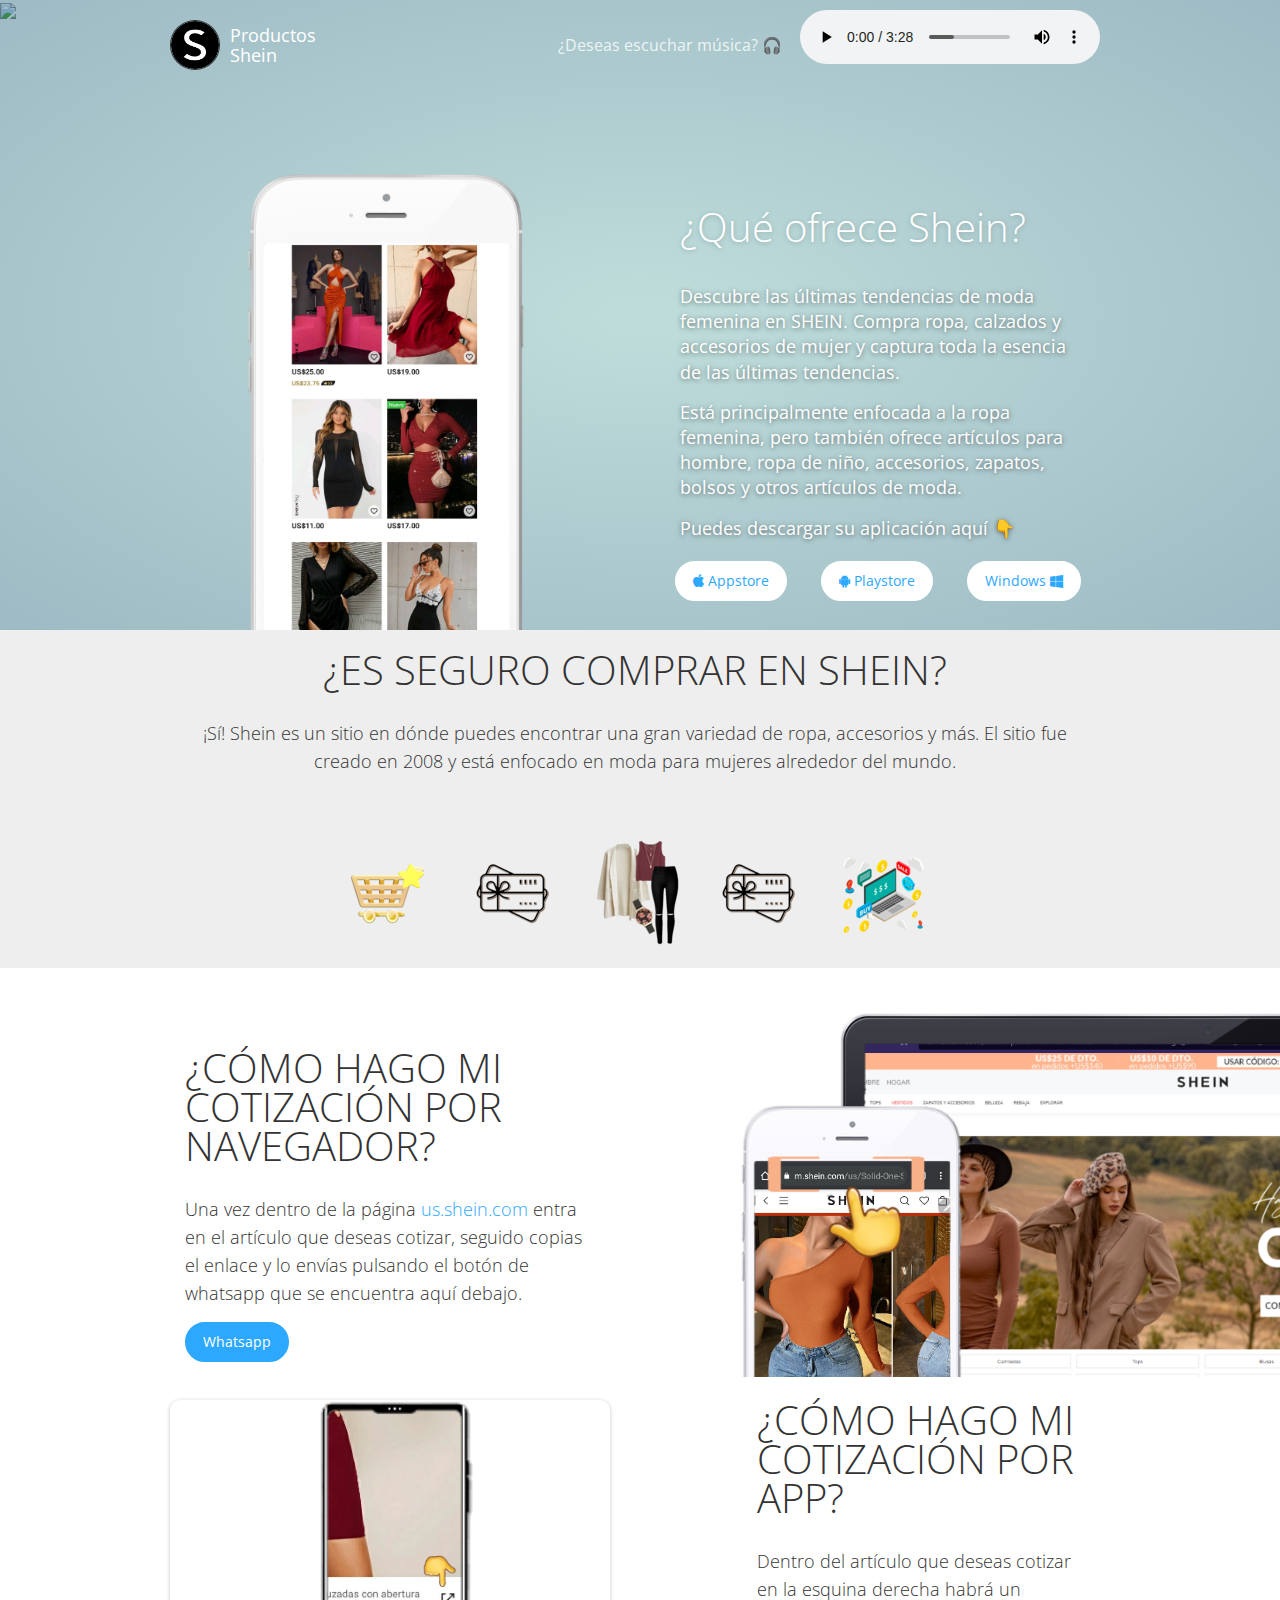
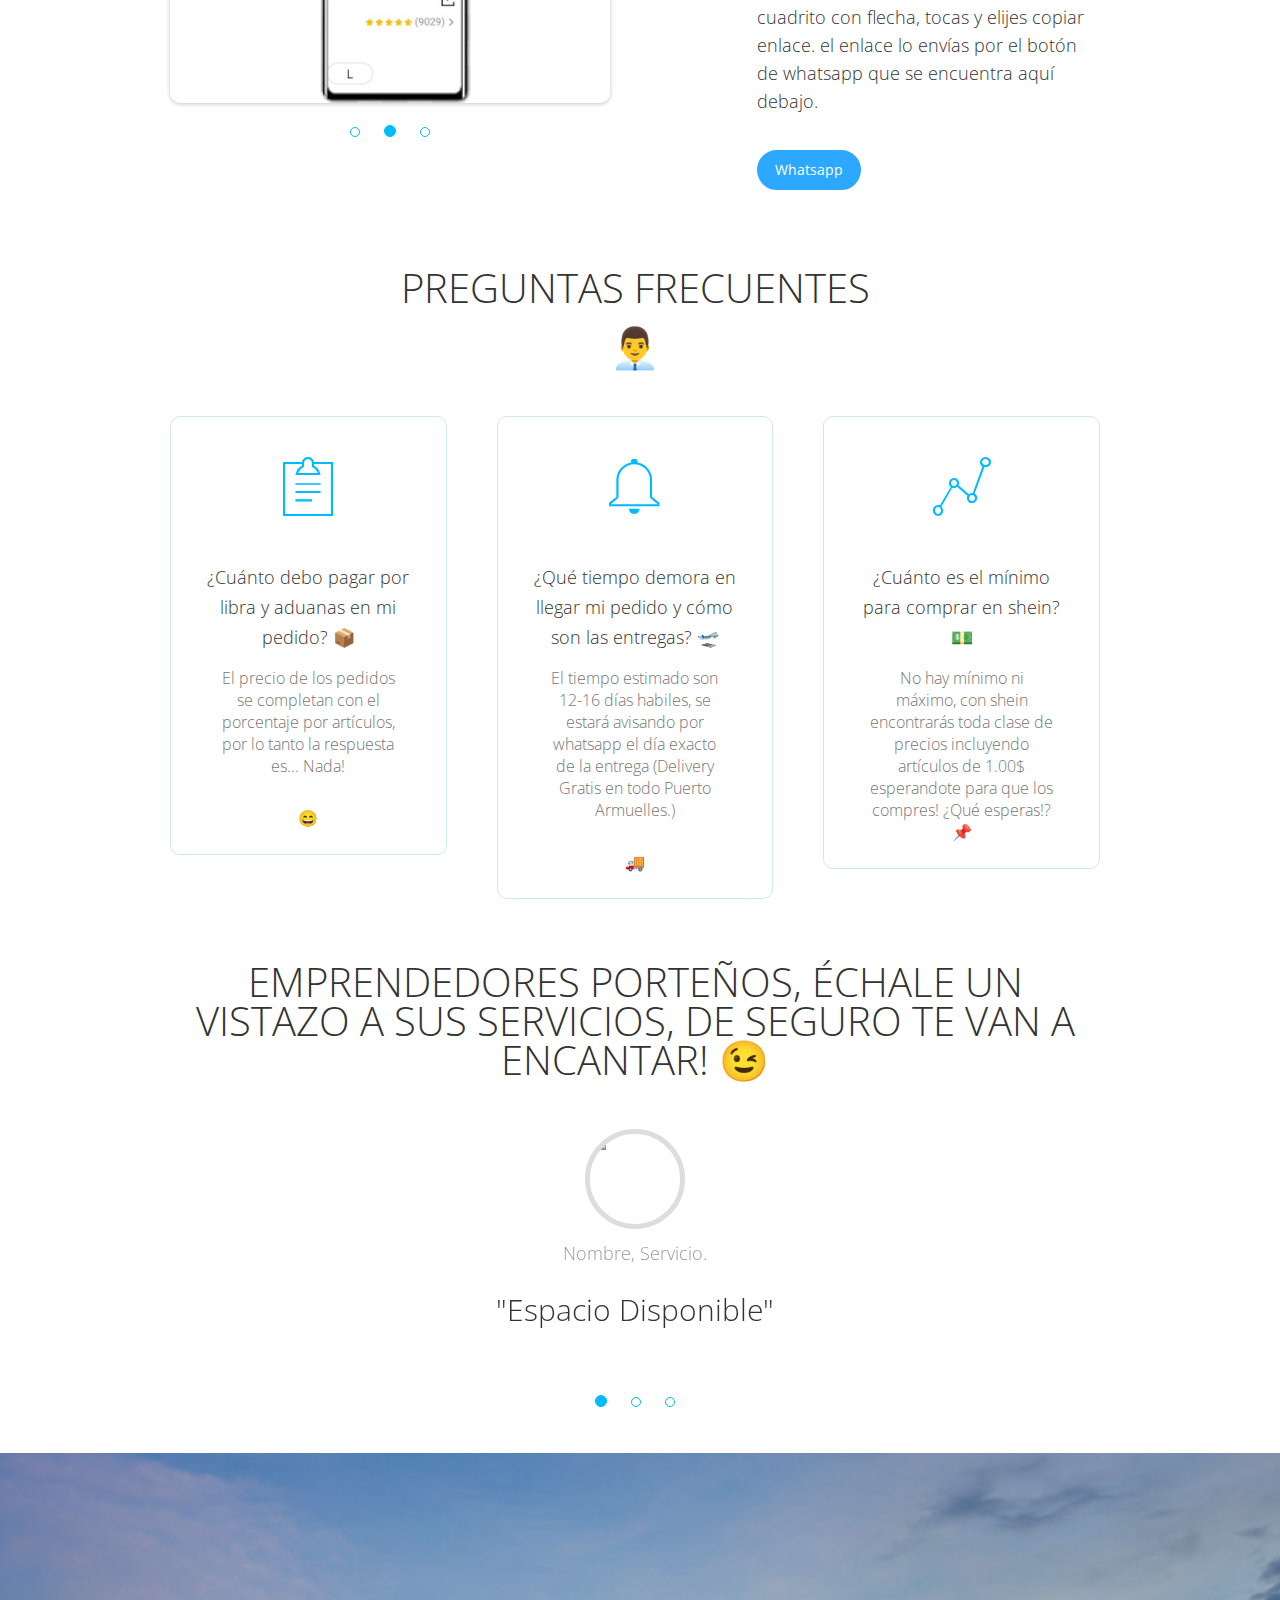
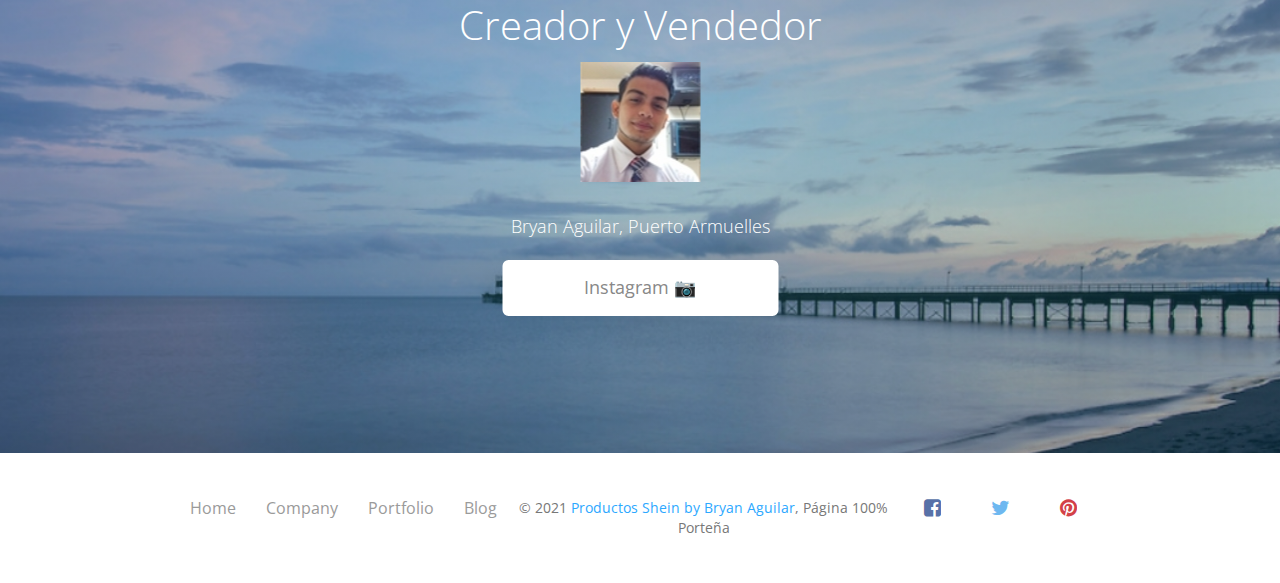
==== commit 460d0fad: "Update index.html" ====
--- a/index.html
+++ b/index.html
@@ -29,7 +29,7 @@
                     <span class="icon-bar bar2"></span>
                     <span class="icon-bar bar3"></span>
                     </button>
-                    <a href="https://us.shein.com">
+                    <a href="https://us.shein.com" target="_blank">
                         <div class="logo-container">
                             <div class="logo">
                                 <img src="assets/img/new_logo.png" alt="Productos Shein Logo">
@@ -51,7 +51,8 @@
                         </li>
                         <li>
                               <audio controls>
-                                 <source src="assets/Musica/music.mp3" autoplay="true" type="audio/mpeg">  
+                                 <source src="assets/Musica/music.mp3" autoplay="true" type="audio/mpeg">
+                                 <source src="assets/Musica/f.mp3" autoplay="true" type="audio/mpeg">
                               </audio>
                         </li>
                     </ul>
@@ -62,7 +63,7 @@
         <div class="wrapper">
             <div class="parallax filter-gradient blue" data-color="blue">
                 <div class="parallax-background">
-                    <img class="parallax-background-image" src="assets/img/template/bg3.jpg">
+                    <img class="parallax-background-image" src="https://i.ibb.co/j3PqGMY/f2.jpg">
                 </div>
                   <div class= "container">
                     <div class="row">
@@ -81,14 +82,14 @@
                               </div
                              <div class="buttons">
                                 <button class="btn btn-fill btn-neutral">
-                                <a href="https://apps.apple.com/us/app/shein-online-fashion/id878577184">
+                                <a href="https://apps.apple.com/us/app/shein-online-fashion/id878577184" target="_blank">
                                 <i class="fa fa-apple"></i> Appstore
                                 </button>
                                 <button class="btn btn-fill btn-neutral">
-                                <a href="https://play.google.com/store/apps/details?id=com.zzkko&hl=es_PA&gl=US">
+                                <a href="https://play.google.com/store/apps/details?id=com.zzkko&hl=es_PA&gl=US" target="_blank">
                                 <i class="fa fa-android"></i> Playstore
                                 </button>
-                                <button class="btn btn-fill btn-neutral">
+                                <button class="btn btn-fill btn-neutral" target="_blank">
                                 <a href="https://us.shein.com"> Windows
                                 <i class="fa fa-windows"></i>
                                 </button>
@@ -121,8 +122,8 @@
                         <div class="col-md-6">
                             <div class="description">
                                 <h4 class="header-text">¿Cómo Hago Mi Cotización Por Navegador?</h4>
-                                  <p>Una vez dentro de la página <a href="us.shein.com" target="_blank">us.shein.com</a> entra en el artículo que deseas cotizar, seguido copias el enlace y lo envías pulsando el botón de whatsapp que se encuentra aquí debajo. </p>
-                                  <a href="https://api.whatsapp.com/send/?phone=%2B50761703124&text=Hola!+Me+Interesa+Cotizar+Este+Art%C3%ADculo+de+Shein:&app_absent=0" id="Demo3" class="btn btn-fill btn-info" data-button="info">Whatsapp</a>
+                                  <p>Una vez dentro de la página <a href="https://us.shein.com" target="_blank">us.shein.com</a> entra en el artículo que deseas cotizar, seguido copias el enlace y lo envías pulsando el botón de whatsapp que se encuentra aquí debajo. </p>
+                                  <a href="https://api.whatsapp.com/send/?phone=%2B50761703124&text=Hola!+Me+Interesa+Cotizar+Este+Art%C3%ADculo+de+Shein:&app_absent=0" id="Demo3" target="_blank" class="btn btn-fill btn-info" data-button="info">Whatsapp</a>
                             </div>
                         </div>
                         <div class="col-md-5 col-md-offset-1 hidden-xs">
@@ -159,7 +160,7 @@
                             <p>
                                 <p>Dentro del artículo que deseas cotizar en la esquina derecha habrá un cuadrito con flecha, tocas y elijes copiar enlace. el enlace lo envías por el botón de whatsapp que se encuentra aquí debajo.
                                 </p>
-                            <a href="https://api.whatsapp.com/send/?phone=%2B50761703124&text=Hola!+Me+Interesa+Cotizar+Este+Art%C3%ADculo+de+Shein:&app_absent=0" id="Demo3" class="btn btn-fill btn-info" data-button="info">Whatsapp</a>
+                            <a href="https://api.whatsapp.com/send/?phone=%2B50761703124&text=Hola!+Me+Interesa+Cotizar+Este+Art%C3%ADculo+de+Shein:&app_absent=0" id="Demo3" target="_blank" class="btn btn-fill btn-info" data-button="info">Whatsapp</a>
                         </div>
                     </div>
                 </div>
@@ -210,7 +211,7 @@
                         <!-- Wrapper for slides -->
                         <div class="carousel-inner" role="listbox">
                             <div class="item">
-                              <a href="https://www.instagram.com/mdanays_30/">
+                              <a href="https://www.instagram.com/mdanays_30/" target="_blank">
                                 <div class="mask">
                                     <img src="assets/img/faces/face-4.jpg">
                                 </div>
@@ -262,7 +263,7 @@
                                     <p>Bryan Aguilar, Puerto Armuelles</p>
                                 </div>
                             </div>
-                        <a href="https://www.instagram.com/elbrayan_507/" class="btn btn-neutral btn-lg btn-fill">Instagram 📷</a>
+                        <a href="https://www.instagram.com/elbrayan_507/" target="_blank" class="btn btn-neutral btn-lg btn-fill">Instagram 📷</a>
                     </div>
                 </div>
             </div>
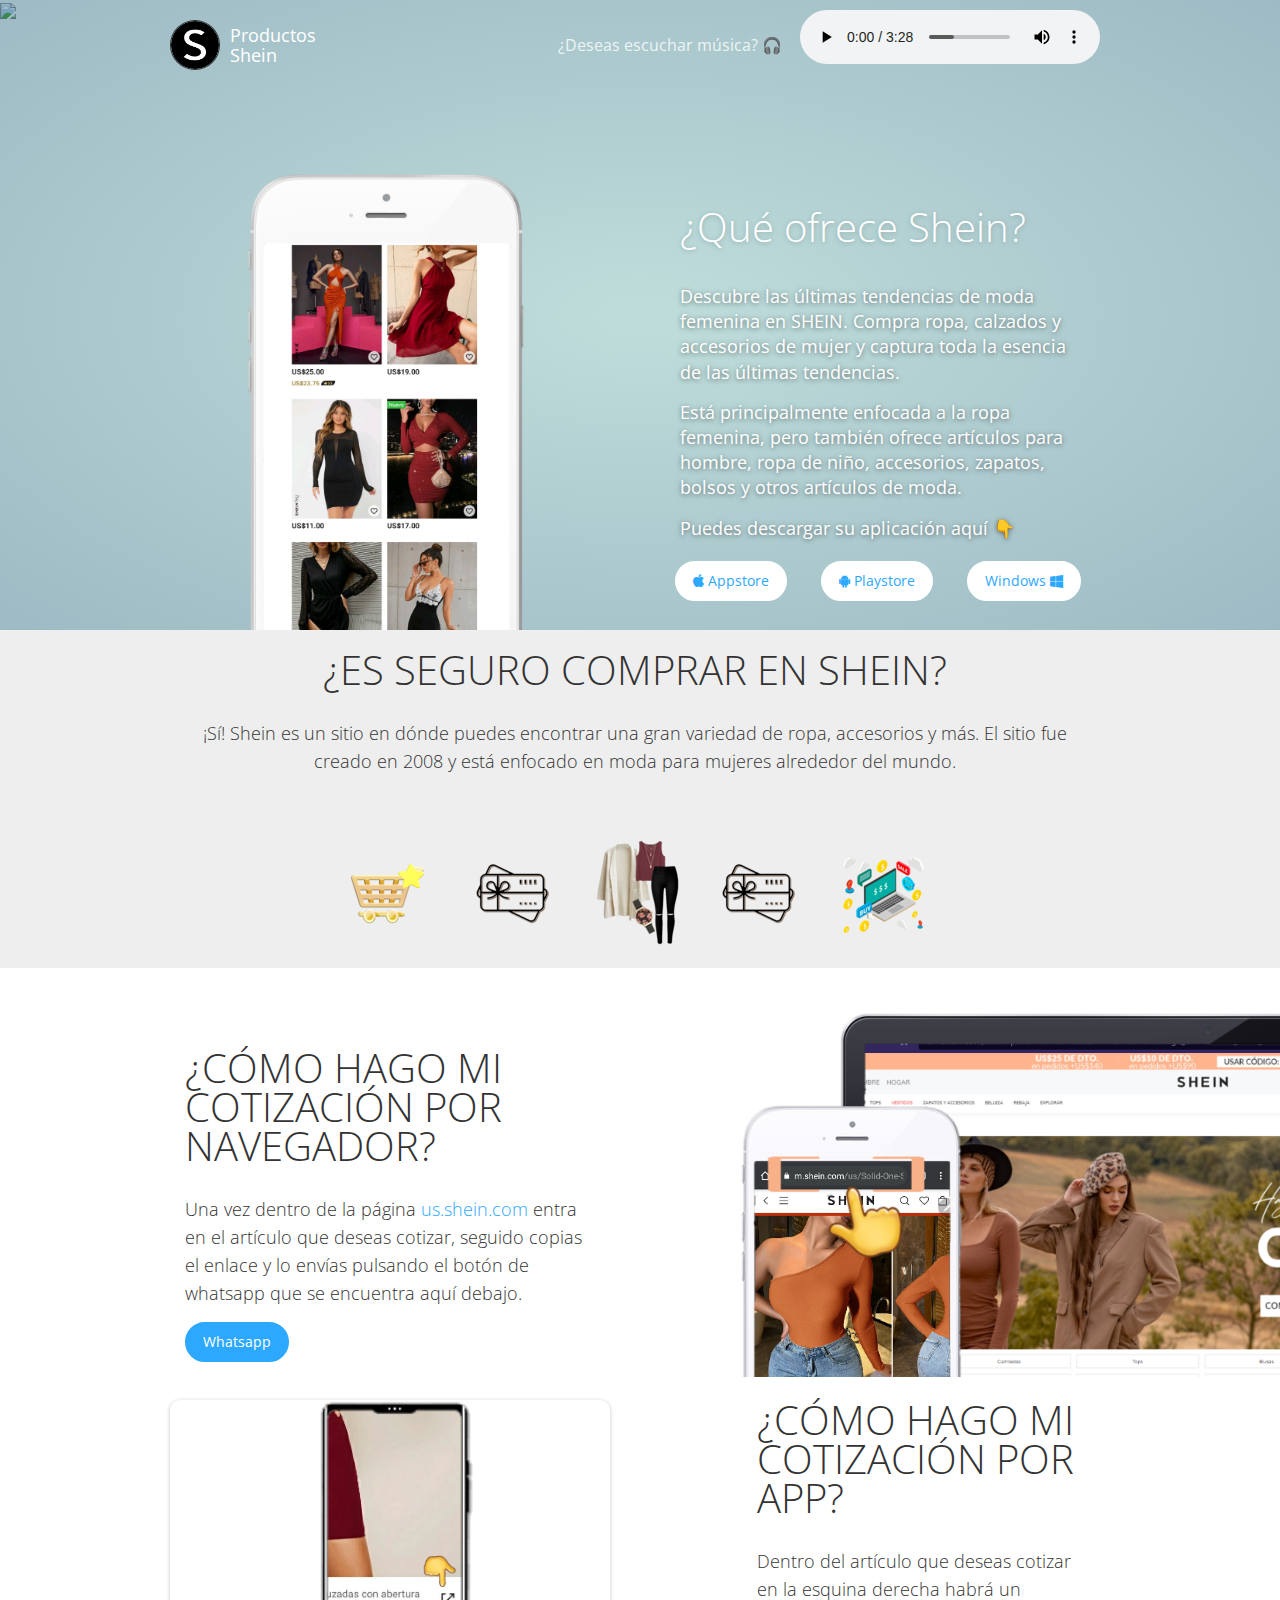
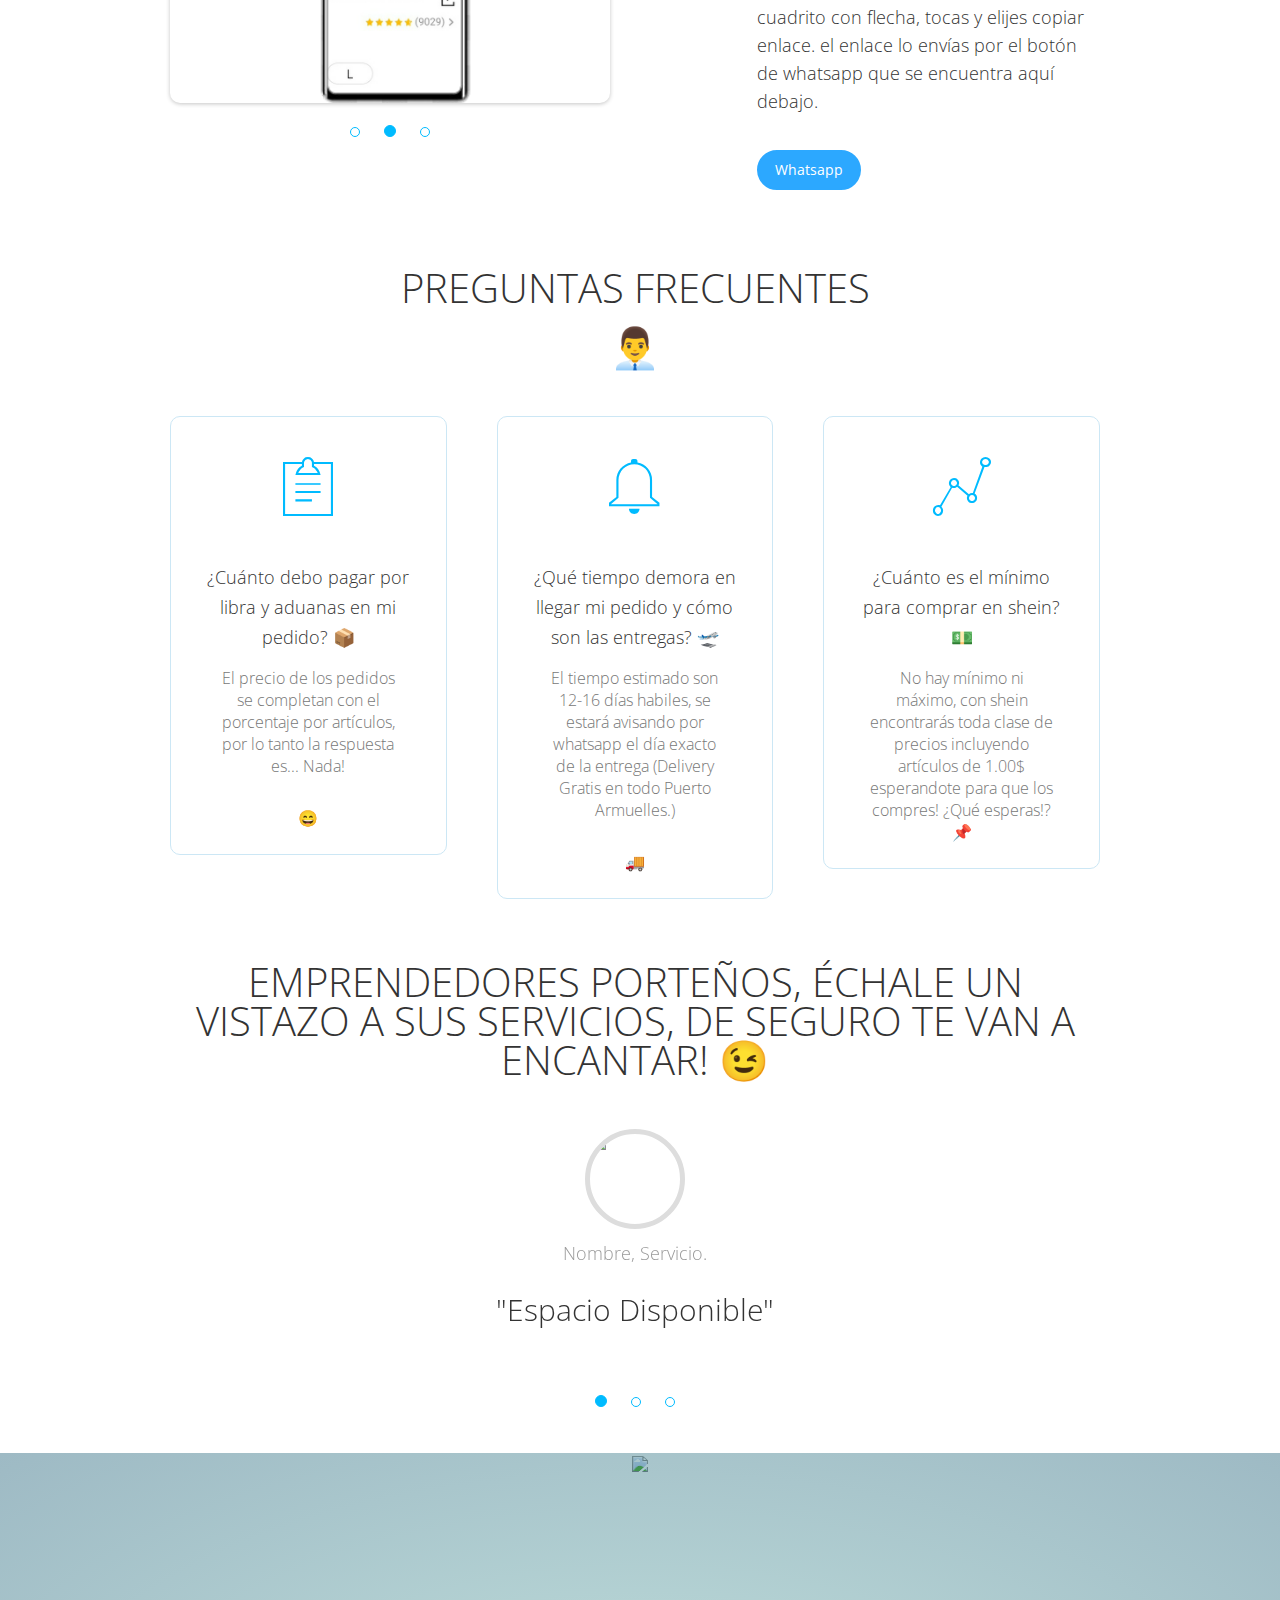
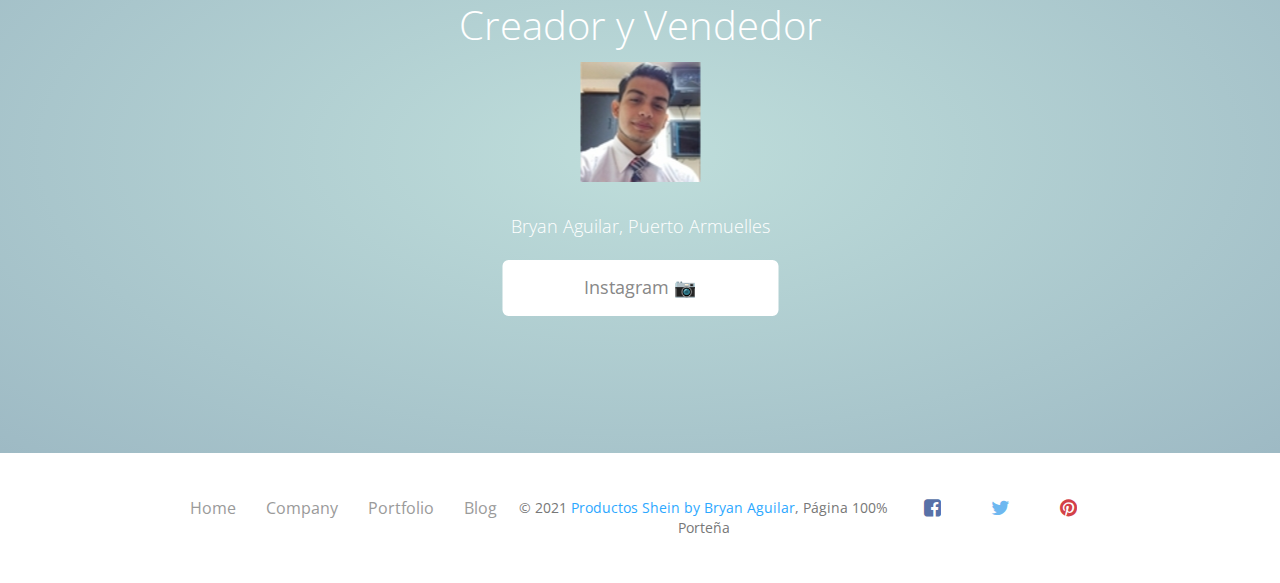
==== commit ef13b571: "Update index.html" ====
--- a/index.html
+++ b/index.html
@@ -251,7 +251,7 @@
             <div class="section section-no-padding">
                 <div class="parallax filter-gradient blue" data-color="blue">
                     <div class="parallax-background">
-                        <img class ="parallax-background-image" src="assets/img/template/bg3.jpg"/>
+                        <img class ="parallax-background-image" src="https://i.ibb.co/HqDS65X/f.jpg"/>
                     </div>
                     <div class="info">
                         <h1>Creador y Vendedor</h1>
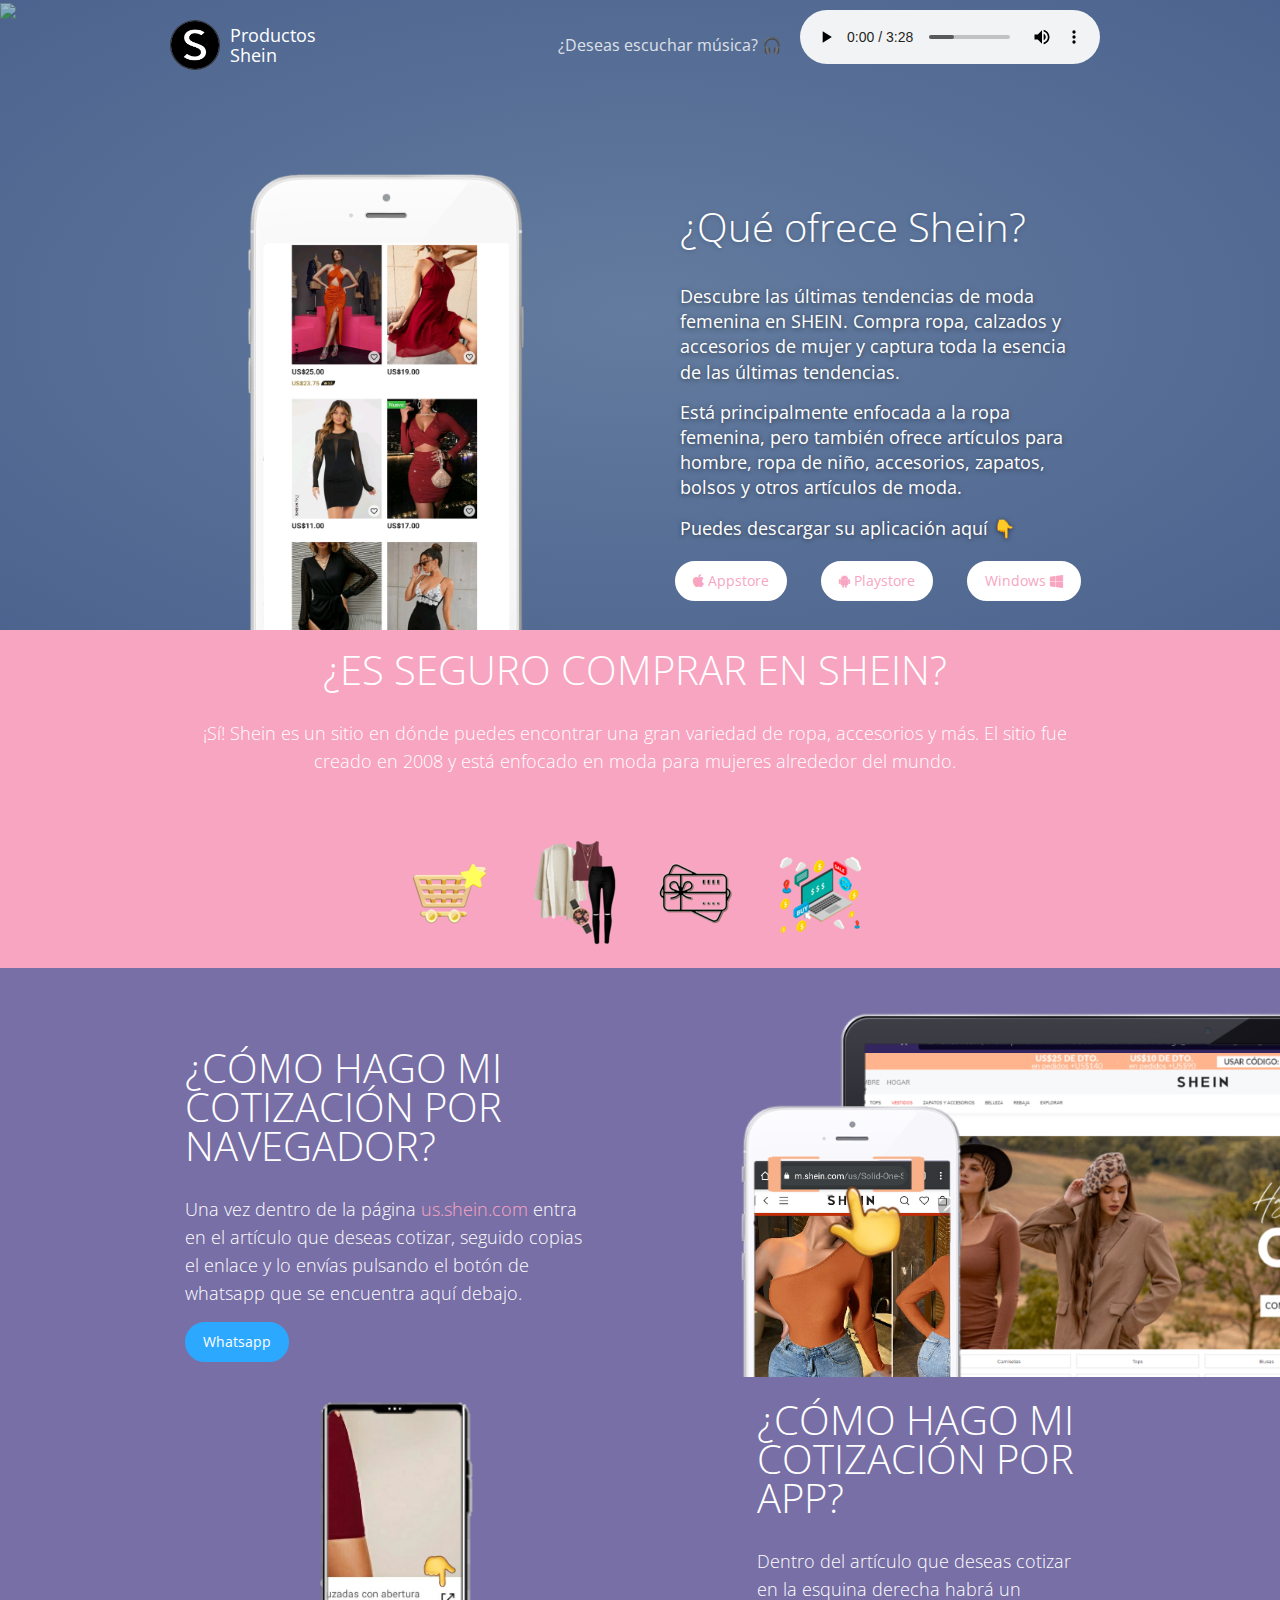
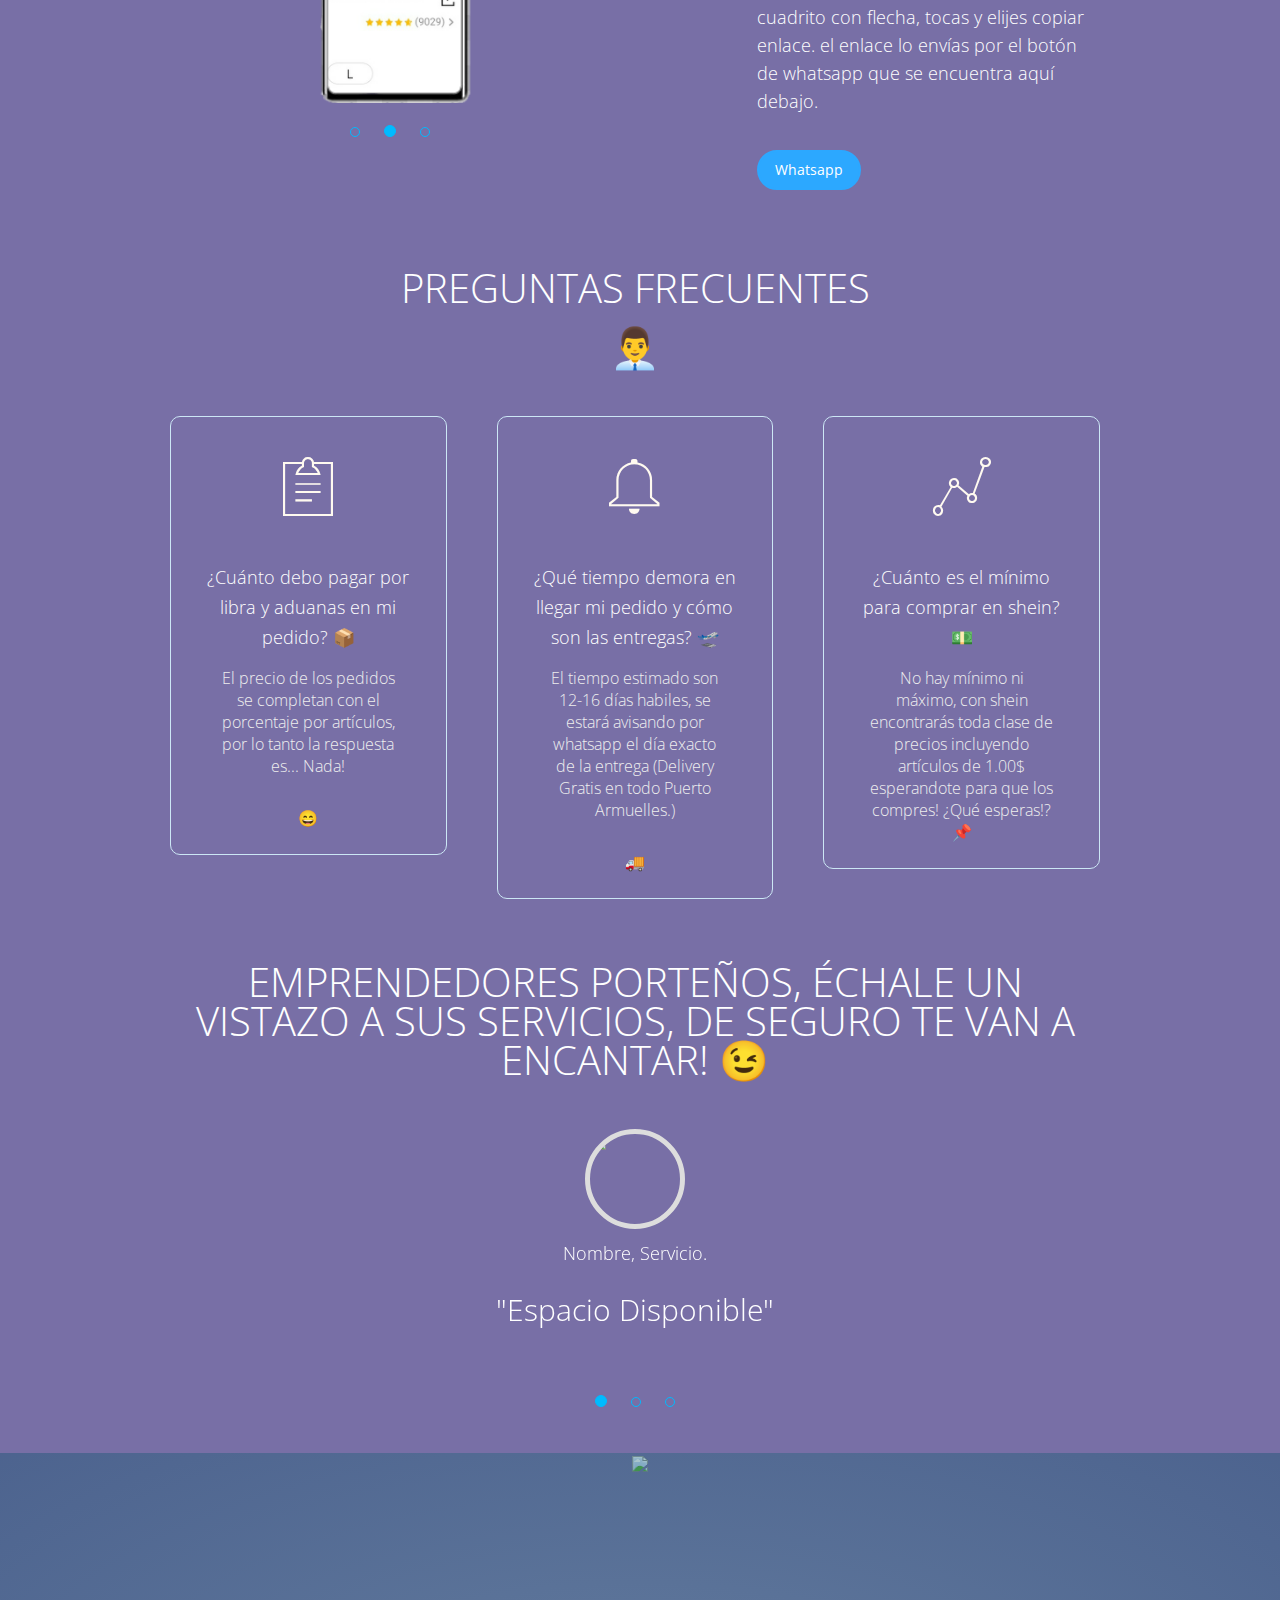
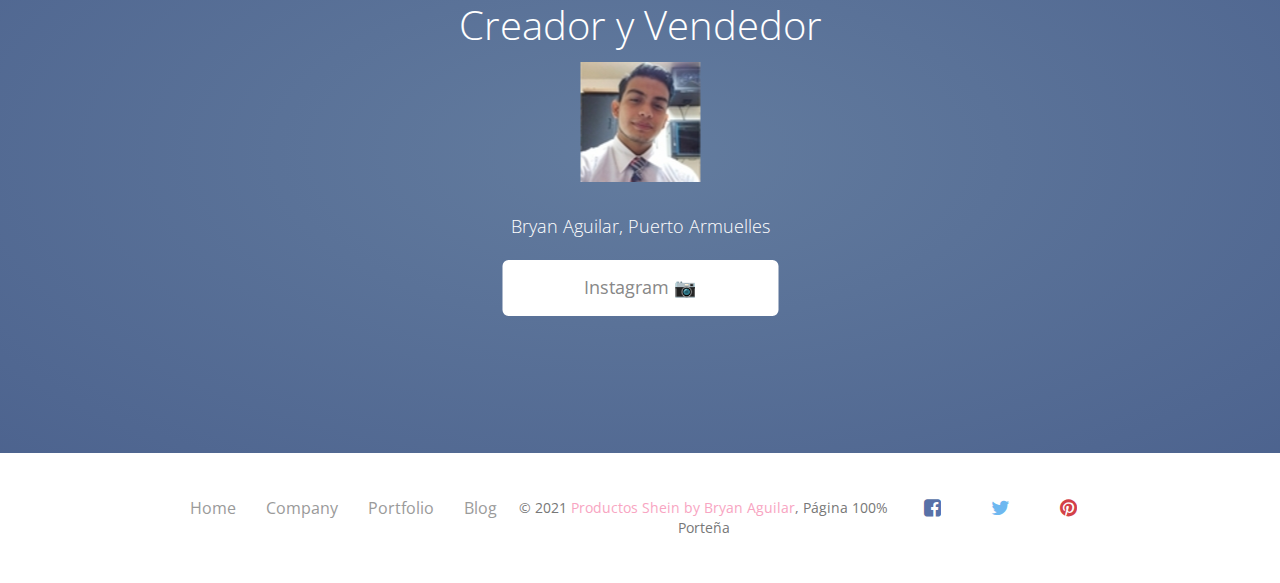
==== commit 356f04c3: "Update index.html" ====
--- a/index.html
+++ b/index.html
@@ -108,7 +108,6 @@
                     <div class="logos">
                         <ul class="list-unstyled">
                             <li ><img src="assets/img/logos/Carrito.png"/></li>
-                            <li ><img src="assets/img/logos/tarjeta de regalo.png"/></li>
                             <li ><img src="assets/img/logos/ropa de mujer.png"/></i>
                             <li ><img src="assets/img/logos/tarjeta de regalo.png"/></li>
                             <li ><img src="assets/img/logos/tienda en pc.png"/></li>
--- a/assets/css/landing-page.css
+++ b/assets/css/landing-page.css
@@ -65,7 +65,7 @@
 }
 
 a {
-  color: #2ca8ff;
+  color: #f8a5c2;
 }
 a:hover, a:focus {
   color: #109cff;
@@ -418,11 +418,11 @@
 .section {
   padding: 0px 0;
   position: relative;
-  background-color: #FFFFFF;
+  background-color: #786fa6;
 }
 
 .section-gray {
-  background-color: #EEEEEE;
+  background-color: #f8a5c2;
 }
 
 .section-white {
@@ -871,7 +871,7 @@
  .header-text{
       text-transform: uppercase;
       font-weight: 200;
-      color: #333;
+      color: #FFFFFFFF;
       margin-bottom: 20px;
       font-size: 40px;
       position: relative;
@@ -1172,7 +1172,6 @@
 
    .landing-page .section-demo .carousel-inner{
         border-radius: 10px;
-        box-shadow: 0 1px 4px rgba(0, 0, 0, 0.23);
   }
 
    .landing-page .section-features{
@@ -1190,7 +1189,7 @@
    }
    .landing-page .section-features .card .icon i{
         font-size: 63px;
-        color: #9a9a9a;
+        color: FLORALWHITE;
         width: 85px;
         height: 85px;
         line-height: 80px;
@@ -1204,7 +1203,7 @@
       border-color: #CCE7F5;
     }
     .landing-page .section-features .card.card-blue .icon i{
-      color:#00bbff;
+      color:#FLORALWHITE;
     }
     .landing-page .section-features .card.card-green{
       border-color: #BDF8C0;
@@ -1233,7 +1232,7 @@
    .landing-page .section-features .card  p{
         font-size: 16px;
         line-height: 22px;
-        color: #777;
+        color: #EEE;
    }
 
 
@@ -1277,7 +1276,7 @@
 
    .landing-page .section-testimonial .carousel-inner  p{
     margin-top: 10px;
-    color: #9a9a9a;
+    color: #FFFFFFFF;
    }
 
    .landing-page .section-testimonial .carousel-control {
